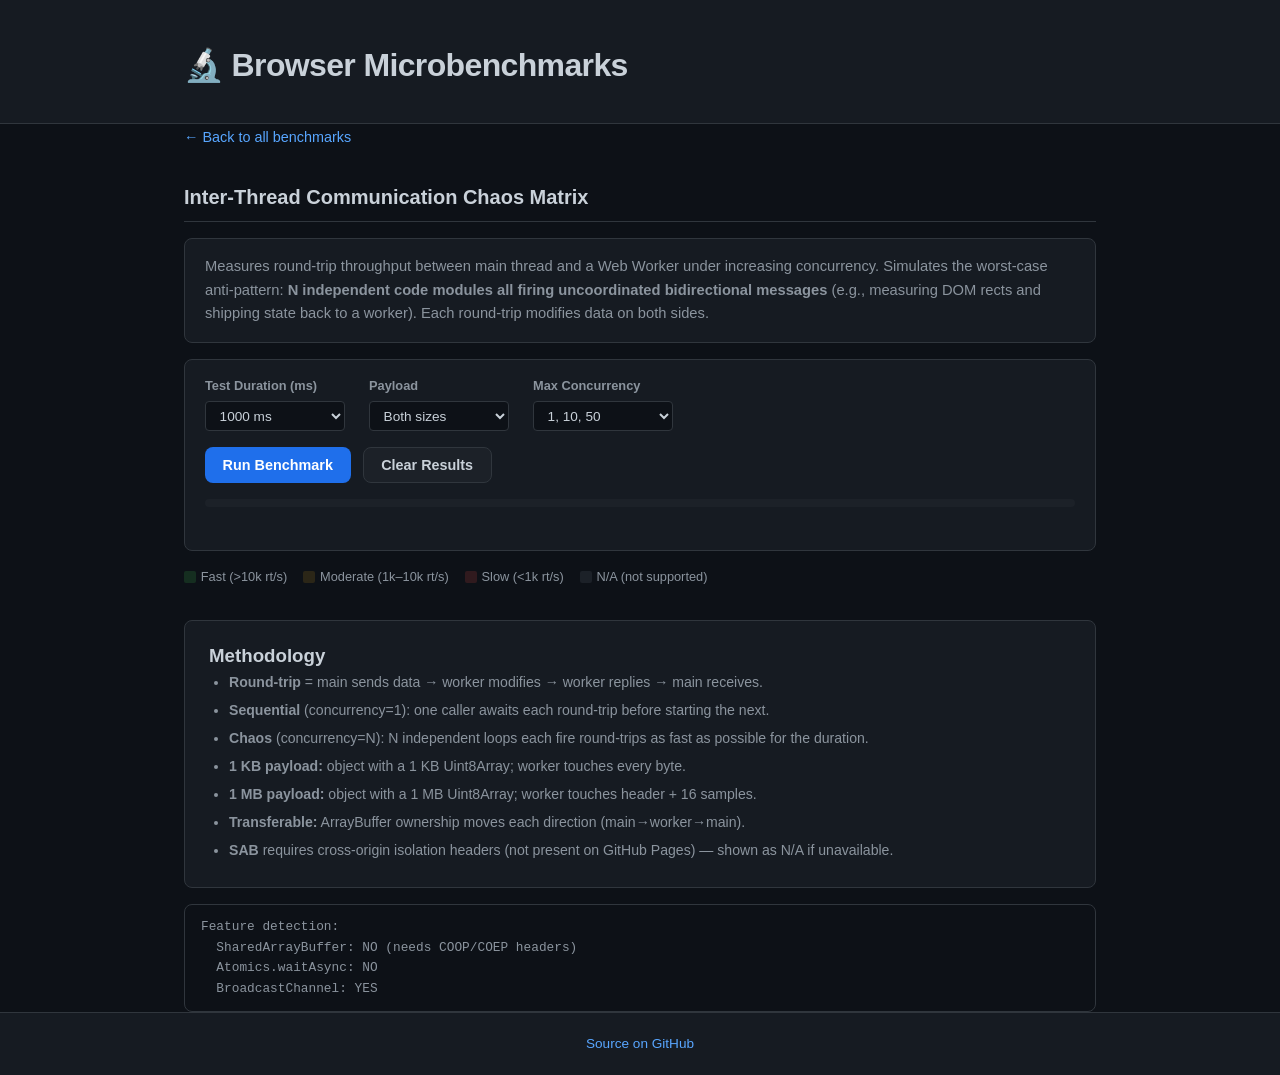
==== benchmarks/inter-thread-communication.html @ 7944c4f8 "Add inter-thread communication chaos matrix benchmark" ====
<!DOCTYPE html>
<html lang="en">
<head>
  <meta charset="UTF-8">
  <meta name="viewport" content="width=device-width, initial-scale=1.0">
  <title>Inter-Thread Communication Chaos Matrix — Browser Microbenchmarks</title>
  <link rel="stylesheet" href="../css/style.css">
  <style>
    .matrix-table { width: 100%; border-collapse: collapse; font-size: 0.85rem; margin: 1rem 0; }
    .matrix-table th, .matrix-table td { padding: 0.5rem 0.6rem; border: 1px solid var(--border); text-align: center; }
    .matrix-table th { background: var(--surface-2); color: var(--text-muted); font-weight: 600; font-size: 0.78rem; text-transform: uppercase; }
    .matrix-table td:first-child, .matrix-table th:first-child { text-align: left; font-weight: 600; }
    .matrix-table .approach-name { color: var(--accent); }
    .matrix-table .size-label { color: var(--text-muted); font-weight: 400; font-size: 0.75rem; display: block; }
    .cell-value { font-family: var(--mono); font-weight: 600; }
    .cell-suffix { font-size: 0.7rem; color: var(--text-muted); }
    .heat-fast { background: rgba(63,185,80,0.18); color: #3fb950; }
    .heat-mid { background: rgba(217,163,25,0.15); color: #d9a319; }
    .heat-slow { background: rgba(248,81,73,0.15); color: #f85149; }
    .heat-na { background: var(--surface-2); color: var(--text-muted); font-style: italic; }
    .controls-group { display: flex; gap: 1.5rem; flex-wrap: wrap; margin-bottom: 1rem; }
    .control { display: flex; flex-direction: column; gap: 0.3rem; }
    .control label { font-size: 0.8rem; color: var(--text-muted); font-weight: 600; }
    .control select { background: var(--bg); border: 1px solid var(--border); color: var(--text); padding: 0.35rem 0.6rem; border-radius: 4px; font-size: 0.85rem; }
    .progress-bar { width: 100%; height: 8px; background: var(--surface-2); border-radius: 4px; overflow: hidden; margin: 0.5rem 0; }
    .progress-fill { height: 100%; background: var(--accent); width: 0%; transition: width 0.2s; }
    .legend { display: flex; gap: 1rem; font-size: 0.8rem; color: var(--text-muted); margin-top: 0.5rem; flex-wrap: wrap; }
    .legend span { display: inline-flex; align-items: center; gap: 0.3rem; }
    .swatch { width: 12px; height: 12px; border-radius: 2px; display: inline-block; }
  </style>
</head>
<body class="benchmark-page">
  <header>
    <div class="container">
      <h1>🔬 Browser Microbenchmarks</h1>
    </div>
  </header>

  <main class="container">
    <a href="../index.html" class="back-link">← Back to all benchmarks</a>
    <h2>Inter-Thread Communication Chaos Matrix</h2>

    <section class="description">
      <p>
        Measures round-trip throughput between main thread and a Web Worker under increasing concurrency.
        Simulates the worst-case anti-pattern: <strong>N independent code modules all firing uncoordinated
        bidirectional messages</strong> (e.g., measuring DOM rects and shipping state back to a worker).
        Each round-trip modifies data on both sides.
      </p>
    </section>

    <section class="config-panel">
      <div class="controls-group">
        <div class="control">
          <label>Test Duration (ms)</label>
          <select id="duration">
            <option value="500">500 ms</option>
            <option value="1000" selected>1000 ms</option>
            <option value="2000">2000 ms</option>
            <option value="3000">3000 ms</option>
          </select>
        </div>
        <div class="control">
          <label>Payload</label>
          <select id="payload-mode">
            <option value="both" selected>Both sizes</option>
            <option value="small">1 KB only</option>
            <option value="large">1 MB only</option>
          </select>
        </div>
        <div class="control">
          <label>Max Concurrency</label>
          <select id="max-concurrency">
            <option value="10">1, 10</option>
            <option value="50" selected>1, 10, 50</option>
            <option value="100">1, 10, 50, 100</option>
          </select>
        </div>
      </div>
      <div class="controls">
        <button id="run-btn" class="btn">Run Benchmark</button>
        <button id="clear-btn" class="btn btn-secondary">Clear Results</button>
      </div>
      <div class="progress-bar"><div id="progress-fill" class="progress-fill"></div></div>
      <div id="status" style="font-size:0.8rem;color:var(--text-muted);min-height:1.2rem;"></div>
    </section>

    <div id="results"></div>

    <div class="legend">
      <span><span class="swatch heat-fast"></span> Fast (&gt;10k rt/s)</span>
      <span><span class="swatch heat-mid"></span> Moderate (1k–10k rt/s)</span>
      <span><span class="swatch heat-slow"></span> Slow (&lt;1k rt/s)</span>
      <span><span class="swatch heat-na"></span> N/A (not supported)</span>
    </div>

    <section class="methodology" style="margin-top:2rem;">
      <h3>Methodology</h3>
      <ul style="margin-left:1.25rem;color:var(--text-muted);font-size:0.88rem;">
        <li><strong>Round-trip</strong> = main sends data → worker modifies → worker replies → main receives.</li>
        <li><strong>Sequential</strong> (concurrency=1): one caller awaits each round-trip before starting the next.</li>
        <li><strong>Chaos</strong> (concurrency=N): N independent loops each fire round-trips as fast as possible for the duration.</li>
        <li><strong>1 KB payload:</strong> object with a 1 KB Uint8Array; worker touches every byte.</li>
        <li><strong>1 MB payload:</strong> object with a 1 MB Uint8Array; worker touches header + 16 samples.</li>
        <li><strong>Transferable:</strong> ArrayBuffer ownership moves each direction (main→worker→main).</li>
        <li><strong>SAB</strong> requires cross-origin isolation headers (not present on GitHub Pages) — shown as N/A if unavailable.</li>
      </ul>
    </section>

    <pre id="log" class="log"></pre>
  </main>

  <footer>
    <div class="container">
      <p><a href="https://github.com/nickcoury/browser-microbenchmarks">Source on GitHub</a></p>
    </div>
  </footer>

<script>
// ===================== Inline Worker =====================
const WORKER_CODE = `
const ports = new Map();
let bc = null;
let sab = null;
let sabMeta = null;
let sabSlotSize = 0;
let sabCount = 0;

self.onmessage = function(e) {
  const d = e.data;
  if (d.cmd === 'init-port') {
    const port = d.port;
    const pid = d.portId;
    ports.set(pid, port);
    port.onmessage = ev => handleRequest(ev.data, port);
    return;
  }
  if (d.cmd === 'init-bc') {
    bc = new BroadcastChannel(d.channel);
    bc.onmessage = ev => handleRequest(ev.data, 'bc');
    return;
  }
  if (d.cmd === 'init-sab') {
    sab = d.sab;
    sabSlotSize = d.slotSize;
    sabCount = d.count;
    return;
  }
  if (d.cmd === 'init-sab-atomics') {
    sab = d.sab;
    sabMeta = new Int32Array(d.meta);
    sabSlotSize = d.slotSize;
    sabCount = d.count;
    startAtomicLoop();
    return;
  }
  if (d.type) handleRequest(d, 'self');
};

function handleRequest(data, replyTarget) {
  const { type, id, payload, offset, size } = data;
  let result = payload;

  if (type === 'structured-clone') {
    if (result && result.buffer) modifyBuffer(result.buffer, size);
    result = { ...result, counter: (result.counter || 0) + 1 };
  } else if (type === 'transferable') {
    modifyBuffer(result, size);
  } else if (type === 'sab-postmessage') {
    if (sab) {
      const view = new Uint8Array(sab, offset, size);
      modifyBuffer(view, size);
    }
  }

  const response = { id, payload: result };
  const transfer = (type === 'transferable' && result instanceof ArrayBuffer) ? [result] : [];

  if (replyTarget === 'bc') bc.postMessage(response);
  else if (replyTarget === 'self') self.postMessage(response, transfer);
  else replyTarget.postMessage(response, transfer);
}

function modifyBuffer(buf, size) {
  const view = (buf instanceof ArrayBuffer) ? new Uint8Array(buf) : buf;
  if (size <= 1024) {
    for (let i = 0; i < view.length; i++) view[i] = (view[i] + 1) % 256;
  } else {
    const step = Math.max(1, Math.floor(view.length / 16));
    for (let i = 0; i < view.length; i += step) view[i] = (view[i] + 1) % 256;
    for (let i = 0; i < Math.min(1024, view.length); i += 64) view[i] = (view[i] + 1) % 256;
  }
}

function startAtomicLoop() {
  (async function loop() {
    while (true) {
      let didWork = false;
      for (let i = 0; i < sabCount; i++) {
        if (Atomics.load(sabMeta, i) === 1) {
          const off = i * sabSlotSize;
          modifyBuffer(new Uint8Array(sab, off, sabSlotSize), sabSlotSize);
          Atomics.store(sabMeta, i + sabCount, 1);
          Atomics.notify(sabMeta, i + sabCount, 1);
          Atomics.store(sabMeta, i, 0);
          didWork = true;
        }
      }
      if (!didWork) await new Promise(r => setTimeout(r, 0));
    }
  })();
}
`;

const workerBlob = new Blob([WORKER_CODE], { type: 'application/javascript' });
const workerUrl = URL.createObjectURL(workerBlob);

// ===================== Feature Detection =====================
const hasSAB = typeof SharedArrayBuffer !== 'undefined';
const hasSABA = hasSAB && typeof Atomics !== 'undefined' && typeof Atomics.waitAsync === 'function';
const hasBC = typeof BroadcastChannel !== 'undefined';

function log(msg) {
  const el = document.getElementById('log');
  el.textContent += msg + '\n';
  el.scrollTop = el.scrollHeight;
  console.log(msg);
}

function setStatus(msg) {
  document.getElementById('status').textContent = msg;
}

function setProgress(pct) {
  document.getElementById('progress-fill').style.width = pct + '%';
}

// ===================== Payload Builders =====================
function makeSmallPayload() {
  return { counter: 0, ts: performance.now(), buffer: new Uint8Array(1024 - 64) };
}
function makeLargePayload() {
  return { counter: 0, ts: performance.now(), meta: { v: 1 }, buffer: new Uint8Array(1024 * 1024 - 64) };
}
function makeSmallBuffer() { return new ArrayBuffer(1024); }
function makeLargeBuffer() { return new ArrayBuffer(1024 * 1024); }
function fillRandom(view) {
  for (let i = 0; i < view.length; i++) view[i] = (i * 7 + 13) % 256;
}

// ===================== Approach Implementations =====================
class Approach {
  constructor(name) { this.name = name; }
  async setup(concurrency, size) { }
  async teardown() { }
  async roundTrip(slotIndex, size) { throw new Error('implement'); }
}

class StructuredClone extends Approach {
  async setup(c, size) {
    this.worker = new Worker(workerUrl);
    this.size = size;
    this.pending = new Map();
    this.worker.onmessage = e => {
      const cb = this.pending.get(e.data.id);
      if (cb) { this.pending.delete(e.data.id); cb(e.data.payload); }
    };
  }
  async teardown() { this.worker.terminate(); }
  roundTrip(slotIndex, size) {
    return new Promise(resolve => {
      const id = ++this._id || (this._id = 1);
      this.pending.set(id, resolve);
      const payload = size <= 1024 ? makeSmallPayload() : makeLargePayload();
      fillRandom(new Uint8Array(payload.buffer));
      this.worker.postMessage({ type: 'structured-clone', id, payload, size });
    });
  }
}

class Transferable extends Approach {
  async setup(c, size) {
    this.worker = new Worker(workerUrl);
    this.size = size;
    this.pending = new Map();
    this.worker.onmessage = e => {
      const cb = this.pending.get(e.data.id);
      if (cb) { this.pending.delete(e.data.id); cb(e.data.payload); }
    };
  }
  async teardown() { this.worker.terminate(); }
  roundTrip(slotIndex, size) {
    return new Promise(resolve => {
      const id = ++this._id || (this._id = 1);
      this.pending.set(id, resolve);
      const payload = size <= 1024 ? makeSmallBuffer() : makeLargeBuffer();
      fillRandom(new Uint8Array(payload));
      this.worker.postMessage({ type: 'transferable', id, payload, size }, [payload]);
    });
  }
}

class MessageChannelApproach extends Approach {
  async setup(c, size) {
    this.worker = new Worker(workerUrl);
    this.size = size;
    this.ports = [];
    this.pending = [];
    for (let i = 0; i < c; i++) {
      const mc = new MessageChannel();
      this.worker.postMessage({ cmd: 'init-port', port: mc.port2, portId: i }, [mc.port2]);
      const pend = new Map();
      this.pending.push(pend);
      mc.port1.onmessage = e => {
        const cb = pend.get(e.data.id);
        if (cb) { pend.delete(e.data.id); cb(e.data.payload); }
      };
      this.ports.push(mc.port1);
    }
  }
  async teardown() { this.worker.terminate(); }
  roundTrip(slotIndex, size) {
    return new Promise(resolve => {
      const port = this.ports[slotIndex % this.ports.length];
      const pend = this.pending[slotIndex % this.pending.length];
      const id = ++this._id || (this._id = 1);
      pend.set(id, resolve);
      if (size <= 1024) {
        const payload = makeSmallPayload();
        fillRandom(new Uint8Array(payload.buffer));
        port.postMessage({ type: 'structured-clone', id, payload, size });
      } else {
        const payload = makeLargePayload();
        fillRandom(new Uint8Array(payload.buffer));
        port.postMessage({ type: 'structured-clone', id, payload, size });
      }
    });
  }
}

class BroadcastChannelApproach extends Approach {
  async setup(c, size) {
    if (!hasBC) return;
    this.channel = 'bmc-' + Math.random().toString(36).slice(2);
    this.worker = new Worker(workerUrl);
    this.worker.postMessage({ cmd: 'init-bc', channel: this.channel });
    this.size = size;
    this.pending = new Map();
    this.bc = new BroadcastChannel(this.channel);
    this.bc.onmessage = e => {
      const cb = this.pending.get(e.data.id);
      if (cb) { this.pending.delete(e.data.id); cb(e.data.payload); }
    };
  }
  async teardown() {
    if (this.bc) this.bc.close();
    if (this.worker) this.worker.terminate();
  }
  roundTrip(slotIndex, size) {
    return new Promise(resolve => {
      const id = ++this._id || (this._id = 1);
      this.pending.set(id, resolve);
      if (size <= 1024) {
        const payload = makeSmallPayload();
        fillRandom(new Uint8Array(payload.buffer));
        this.bc.postMessage({ type: 'structured-clone', id, payload, size });
      } else {
        const payload = makeLargePayload();
        fillRandom(new Uint8Array(payload.buffer));
        this.bc.postMessage({ type: 'structured-clone', id, payload, size });
      }
    });
  }
}

class SABPostMessage extends Approach {
  async setup(c, size) {
    if (!hasSAB) return;
    this.size = size;
    const slotSize = Math.max(size, 1024);
    this.slotSize = slotSize;
    this.sab = new SharedArrayBuffer(slotSize * c + 64);
    this.worker = new Worker(workerUrl);
    this.worker.postMessage({ cmd: 'init-sab', sab: this.sab, slotSize, count: c });
    this.pending = new Map();
    this.worker.onmessage = e => {
      const cb = this.pending.get(e.data.id);
      if (cb) { this.pending.delete(e.data.id); cb(); }
    };
  }
  async teardown() { if (this.worker) this.worker.terminate(); }
  roundTrip(slotIndex, size) {
    return new Promise(resolve => {
      const id = ++this._id || (this._id = 1);
      this.pending.set(id, resolve);
      const offset = slotIndex * this.slotSize;
      const view = new Uint8Array(this.sab, offset, size);
      fillRandom(view);
      this.worker.postMessage({ type: 'sab-postmessage', id, offset, size });
    });
  }
}

class SABAtomics extends Approach {
  async setup(c, size) {
    if (!hasSABA) return;
    this.size = size;
    const slotSize = Math.max(size, 1024);
    this.slotSize = slotSize;
    this.count = c;
    // meta: [status0, status1, ..., resp0, resp1, ...]
    this.sab = new SharedArrayBuffer(slotSize * c + c * 2 * 4 + 64);
    this.meta = new Int32Array(this.sab, slotSize * c, c * 2);
    this.worker = new Worker(workerUrl);
    this.worker.postMessage({ cmd: 'init-sab-atomics', sab: this.sab, meta: this.meta, slotSize, count: c });
  }
  async teardown() { if (this.worker) this.worker.terminate(); }
  async roundTrip(slotIndex, size) {
    const offset = slotIndex * this.slotSize;
    const view = new Uint8Array(this.sab, offset, size);
    fillRandom(view);

    // reset response flag
    Atomics.store(this.meta, slotIndex + this.count, 0);
    // set request flag
    Atomics.store(this.meta, slotIndex, 1);
    Atomics.notify(this.meta, slotIndex, 1);

    // wait for response
    await Atomics.waitAsync(this.meta, slotIndex + this.count, 0).value;
    Atomics.store(this.meta, slotIndex + this.count, 0);
  }
}

// ===================== Benchmark Runner =====================
const APPROACHES = [
  { name: 'Structured Clone', cls: StructuredClone, supported: true },
  { name: 'Transferable', cls: Transferable, supported: true },
  { name: 'MessageChannel', cls: MessageChannelApproach, supported: true },
  { name: 'BroadcastChannel', cls: BroadcastChannelApproach, supported: hasBC },
  { name: 'SAB + postMessage', cls: SABPostMessage, supported: hasSAB },
  { name: 'SAB + Atomics', cls: SABAtomics, supported: hasSABA },
];

async function runChaos(approachInfo, size, concurrency, durationMs) {
  const inst = new approachInfo.cls(approachInfo.name);
  await inst.setup(concurrency, size);

  const start = performance.now();
  let completed = 0;

  const runners = [];
  for (let i = 0; i < concurrency; i++) {
    runners.push((async () => {
      while (performance.now() - start < durationMs) {
        await inst.roundTrip(i, size);
        completed++;
      }
    })());
  }

  await Promise.all(runners);
  const elapsed = performance.now() - start;
  await inst.teardown();

  return {
    approach: approachInfo.name,
    size: size <= 1024 ? '1 KB' : '1 MB',
    concurrency,
    completed,
    rps: completed / (elapsed / 1000),
    latency: elapsed / completed,
  };
}

async function runSuite() {
  const duration = parseInt(document.getElementById('duration').value, 10);
  const payloadMode = document.getElementById('payload-mode').value;
  const maxConc = parseInt(document.getElementById('max-concurrency').value, 10);
  const concurrencies = [1, 10, 50, 100].filter(c => c <= maxConc);
  const sizes = [];
  if (payloadMode === 'both' || payloadMode === 'small') sizes.push(1024);
  if (payloadMode === 'both' || payloadMode === 'large') sizes.push(1024 * 1024);

  const totalTests = APPROACHES.filter(a => a.supported).length * sizes.length * concurrencies.length;
  let done = 0;
  const results = [];

  for (const approach of APPROACHES) {
    if (!approach.supported) continue;
    for (const size of sizes) {
      for (const c of concurrencies) {
        setStatus(`Running: ${approach.name} — ${size <= 1024 ? '1 KB' : '1 MB'} — concurrency ${c}`);
        try {
          const res = await runChaos(approach, size, c, duration);
          results.push(res);
          log(`${res.approach.padEnd(20)} ${res.size} c=${String(c).padStart(3)} → ${Math.round(res.rps).toLocaleString()} rt/s  (${res.latency.toFixed(2)} ms/rt)`);
        } catch (err) {
          log(`ERROR: ${approach.name} ${size} c=${c} — ${err.message}`);
          results.push({ approach: approach.name, size: size <= 1024 ? '1 KB' : '1 MB', concurrency: c, completed: 0, rps: 0, latency: Infinity, error: true });
        }
        done++;
        setProgress((done / totalTests) * 100);
      }
    }
  }

  setStatus(`Complete — ${totalTests} tests finished.`);
  setProgress(100);
  return results;
}

// ===================== Rendering =====================
function formatRps(v) {
  if (v >= 1_000_000) return (v / 1_000_000).toFixed(1) + 'M';
  if (v >= 1_000) return (v / 1_000).toFixed(1) + 'k';
  return v.toFixed(0);
}

function heatClass(rps) {
  if (rps === 0) return 'heat-na';
  if (rps >= 10_000) return 'heat-fast';
  if (rps >= 1_000) return 'heat-mid';
  return 'heat-slow';
}

function renderResults(results) {
  const sizes = [...new Set(results.map(r => r.size))];
  const concurrencies = [...new Set(results.map(r => r.concurrency))].sort((a, b) => a - b);

  let html = '';

  for (const size of sizes) {
    html += `<h3>${size} Payload — Round-trips/sec</h3>`;
    html += '<table class="matrix-table"><thead><tr><th>Approach</th>';
    for (const c of concurrencies) {
      html += `<th>${c === 1 ? 'Sequential' : c + ' concurrent'}</th>`;
    }
    html += '</tr></thead><tbody>';

    for (const approach of APPROACHES) {
      if (!approach.supported) continue;
      const rowResults = results.filter(r => r.approach === approach.name && r.size === size);
      if (!rowResults.length) continue;

      html += `<tr><td><span class="approach-name">${approach.name}</span></td>`;
      for (const c of concurrencies) {
        const r = rowResults.find(x => x.concurrency === c);
        if (!r || r.error) {
          html += '<td class="heat-na">N/A</td>';
        } else {
          const cls = heatClass(r.rps);
          html += `<td class="${cls}"><span class="cell-value">${formatRps(r.rps)}</span><br><span class="cell-suffix">${r.latency.toFixed(2)} ms/rt</span></td>`;
        }
      }
      html += '</tr>';
    }
    html += '</tbody></table>';
  }

  document.getElementById('results').innerHTML = html;
}

// ===================== Event Handlers =====================
document.getElementById('run-btn').addEventListener('click', async () => {
  document.getElementById('run-btn').disabled = true;
  document.getElementById('log').textContent = '';
  document.getElementById('results').innerHTML = '';
  setProgress(0);

  const results = await runSuite();
  renderResults(results);

  document.getElementById('run-btn').disabled = false;
});

document.getElementById('clear-btn').addEventListener('click', () => {
  document.getElementById('results').innerHTML = '';
  document.getElementById('log').textContent = '';
  setProgress(0);
  setStatus('');
});

// Log feature support
log('Feature detection:');
log('  SharedArrayBuffer: ' + (hasSAB ? 'YES' : 'NO (needs COOP/COEP headers)'));
log('  Atomics.waitAsync: ' + (hasSABA ? 'YES' : 'NO'));
log('  BroadcastChannel: ' + (hasBC ? 'YES' : 'NO'));
</script>
</body>
</html>
---- css/style.css ----
:root {
  --bg: #0d1117;
  --surface: #161b22;
  --surface-2: #1c2128;
  --border: #30363d;
  --text: #c9d1d9;
  --text-muted: #8b949e;
  --accent: #58a6ff;
  --accent-dim: #1f6feb;
  --success: #3fb950;
  --warning: #d29922;
  --danger: #f85149;
  --radius: 8px;
  --font: -apple-system, BlinkMacSystemFont, "Segoe UI", Roboto, Helvetica, Arial, sans-serif;
  --mono: "SFMono-Regular", Consolas, "Liberation Mono", Menlo, Courier, monospace;
}

* { box-sizing: border-box; margin: 0; padding: 0; }

body {
  background: var(--bg);
  color: var(--text);
  font-family: var(--font);
  line-height: 1.6;
  min-height: 100vh;
  display: flex;
  flex-direction: column;
}

.container {
  max-width: 960px;
  margin: 0 auto;
  padding: 0 1.5rem;
}

header {
  background: var(--surface);
  border-bottom: 1px solid var(--border);
  padding: 2.5rem 0 2rem;
}

header h1 {
  font-size: 2rem;
  font-weight: 700;
  letter-spacing: -0.02em;
}

header p {
  color: var(--text-muted);
  margin-top: 0.25rem;
  font-size: 1.1rem;
}

main {
  flex: 1;
  padding: 2rem 0;
}

.intro {
  background: var(--surface);
  border: 1px solid var(--border);
  border-radius: var(--radius);
  padding: 1.25rem 1.5rem;
  margin-bottom: 2rem;
  font-size: 0.95rem;
}

.intro p { color: var(--text-muted); }

h2 {
  font-size: 1.25rem;
  margin-bottom: 1rem;
  border-bottom: 1px solid var(--border);
  padding-bottom: 0.5rem;
}

.benchmarks-grid {
  display: grid;
  grid-template-columns: repeat(auto-fill, minmax(280px, 1fr));
  gap: 1rem;
  margin-bottom: 2rem;
}

.benchmark-card {
  background: var(--surface);
  border: 1px solid var(--border);
  border-radius: var(--radius);
  padding: 1.25rem;
  text-decoration: none;
  color: inherit;
  transition: border-color 0.15s, transform 0.1s;
  display: flex;
  flex-direction: column;
}

.benchmark-card:hover {
  border-color: var(--accent);
  transform: translateY(-2px);
}

.benchmark-card.template {
  border-style: dashed;
  opacity: 0.8;
}

.benchmark-card.template:hover { opacity: 1; }

.benchmark-card h3 {
  font-size: 1.05rem;
  margin-bottom: 0.5rem;
  color: var(--accent);
}

.benchmark-card p {
  color: var(--text-muted);
  font-size: 0.88rem;
  flex: 1;
}

.status {
  display: inline-block;
  font-size: 0.7rem;
  font-weight: 600;
  text-transform: uppercase;
  letter-spacing: 0.05em;
  padding: 0.2rem 0.5rem;
  border-radius: 999px;
  margin-top: 0.75rem;
  align-self: flex-start;
}

.status.ready { background: rgba(63,185,80,0.15); color: var(--success); }
.status.template { background: rgba(88,166,255,0.15); color: var(--accent); }

.methodology {
  background: var(--surface);
  border: 1px solid var(--border);
  border-radius: var(--radius);
  padding: 1.25rem 1.5rem;
}

.methodology ul {
  margin-left: 1.25rem;
  color: var(--text-muted);
  font-size: 0.9rem;
}

.methodology li { margin-bottom: 0.35rem; }

.methodology code {
  background: var(--bg);
  padding: 0.15rem 0.4rem;
  border-radius: 4px;
  font-family: var(--mono);
  font-size: 0.85em;
  color: var(--text);
}

/* ===== Benchmark page styles ===== */

.benchmark-page h2 { margin-top: 1.5rem; }

.controls {
  display: flex;
  gap: 0.75rem;
  margin: 1rem 0;
  flex-wrap: wrap;
}

.btn {
  background: var(--accent-dim);
  color: #fff;
  border: none;
  padding: 0.55rem 1.1rem;
  border-radius: var(--radius);
  font-size: 0.9rem;
  font-weight: 600;
  cursor: pointer;
  transition: background 0.15s;
}

.btn:hover { background: var(--accent); }

.btn:disabled { opacity: 0.5; cursor: not-allowed; }

.btn-secondary {
  background: var(--surface-2);
  border: 1px solid var(--border);
  color: var(--text);
}

.btn-secondary:hover { background: var(--border); }

.results-table {
  width: 100%;
  border-collapse: collapse;
  margin: 1rem 0;
  font-size: 0.9rem;
}

.results-table th,
.results-table td {
  padding: 0.6rem 0.75rem;
  text-align: left;
  border-bottom: 1px solid var(--border);
}

.results-table th {
  color: var(--text-muted);
  font-weight: 600;
  font-size: 0.8rem;
  text-transform: uppercase;
  letter-spacing: 0.04em;
}

.results-table .rank { width: 40px; text-align: center; }
.results-table .ops { text-align: right; font-family: var(--mono); }
.results-table .relative { text-align: right; font-family: var(--mono); }
.results-table .bar-cell { width: 40%; padding: 0; }

.bar-bg {
  background: var(--bg);
  height: 22px;
  border-radius: 4px;
  overflow: hidden;
  margin: 4px 0;
}

.bar-fill {
  height: 100%;
  background: linear-gradient(90deg, var(--accent-dim), var(--accent));
  border-radius: 4px;
  transition: width 0.4s ease;
  min-width: 2px;
}

.chart-container {
  background: var(--surface);
  border: 1px solid var(--border);
  border-radius: var(--radius);
  padding: 1rem;
  margin: 1rem 0;
  min-height: 200px;
}

.config-panel {
  background: var(--surface);
  border: 1px solid var(--border);
  border-radius: var(--radius);
  padding: 1rem 1.25rem;
  margin: 1rem 0;
}

.config-panel label {
  display: inline-block;
  min-width: 140px;
  color: var(--text-muted);
  font-size: 0.9rem;
}

.config-panel input[type="number"] {
  background: var(--bg);
  border: 1px solid var(--border);
  color: var(--text);
  padding: 0.35rem 0.6rem;
  border-radius: 4px;
  font-family: var(--mono);
  font-size: 0.9rem;
  width: 100px;
}

.config-row { margin-bottom: 0.6rem; }

.log {
  background: var(--bg);
  border: 1px solid var(--border);
  border-radius: var(--radius);
  padding: 0.75rem 1rem;
  font-family: var(--mono);
  font-size: 0.8rem;
  color: var(--text-muted);
  max-height: 200px;
  overflow-y: auto;
  white-space: pre-wrap;
  margin-top: 1rem;
}

.description {
  background: var(--surface);
  border: 1px solid var(--border);
  border-radius: var(--radius);
  padding: 1rem 1.25rem;
  margin-bottom: 1rem;
}

.description p { color: var(--text-muted); font-size: 0.92rem; }

.back-link {
  display: inline-flex;
  align-items: center;
  gap: 0.4rem;
  color: var(--accent);
  text-decoration: none;
  font-size: 0.9rem;
  margin-bottom: 0.5rem;
}

.back-link:hover { text-decoration: underline; }

footer {
  background: var(--surface);
  border-top: 1px solid var(--border);
  padding: 1.25rem 0;
  text-align: center;
  font-size: 0.85rem;
  color: var(--text-muted);
}

footer a { color: var(--accent); text-decoration: none; }

@media (max-width: 600px) {
  .benchmarks-grid { grid-template-columns: 1fr; }
  .results-table .bar-cell { display: none; }
}
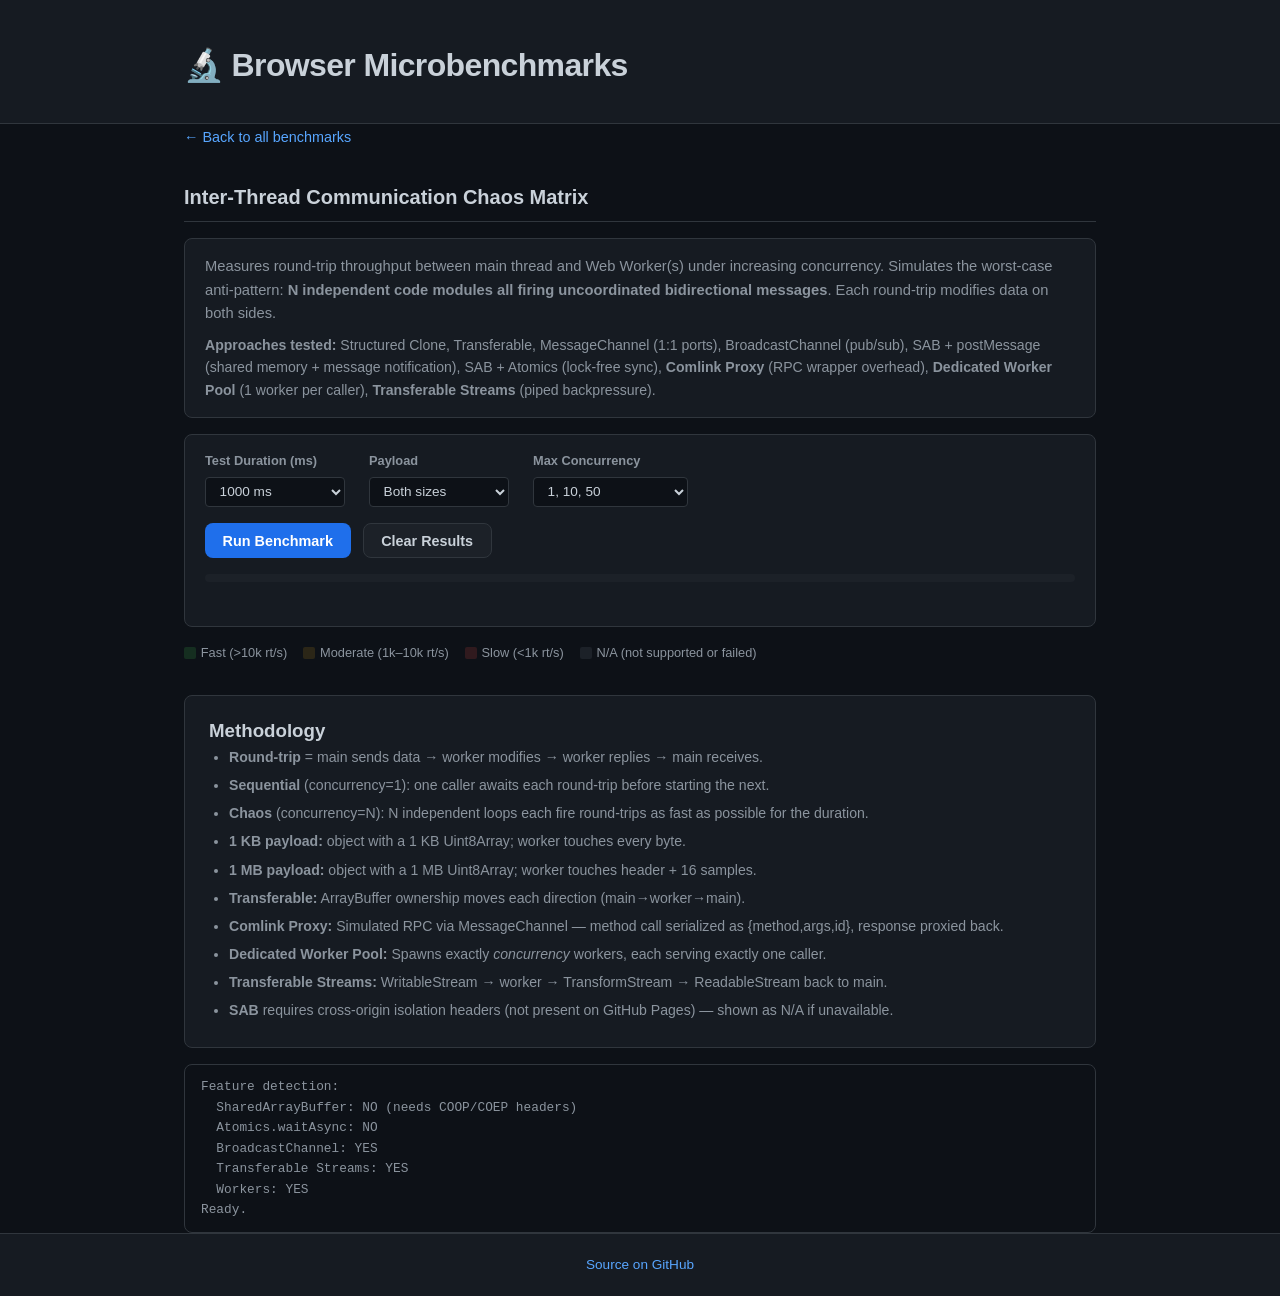
==== commit 6f774aba: "Add Comlink proxy, dedicated worker pool, and transferable streams approaches to chaos matrix" ====
--- a/benchmarks/inter-thread-communication.html
+++ b/benchmarks/inter-thread-communication.html
@@ -6,14 +6,13 @@
   <title>Inter-Thread Communication Chaos Matrix — Browser Microbenchmarks</title>
   <link rel="stylesheet" href="../css/style.css">
   <style>
-    .matrix-table { width: 100%; border-collapse: collapse; font-size: 0.85rem; margin: 1rem 0; }
-    .matrix-table th, .matrix-table td { padding: 0.5rem 0.6rem; border: 1px solid var(--border); text-align: center; }
-    .matrix-table th { background: var(--surface-2); color: var(--text-muted); font-weight: 600; font-size: 0.78rem; text-transform: uppercase; }
+    .matrix-table { width: 100%; border-collapse: collapse; font-size: 0.82rem; margin: 1rem 0; }
+    .matrix-table th, .matrix-table td { padding: 0.45rem 0.5rem; border: 1px solid var(--border); text-align: center; }
+    .matrix-table th { background: var(--surface-2); color: var(--text-muted); font-weight: 600; font-size: 0.75rem; text-transform: uppercase; }
     .matrix-table td:first-child, .matrix-table th:first-child { text-align: left; font-weight: 600; }
     .matrix-table .approach-name { color: var(--accent); }
-    .matrix-table .size-label { color: var(--text-muted); font-weight: 400; font-size: 0.75rem; display: block; }
     .cell-value { font-family: var(--mono); font-weight: 600; }
-    .cell-suffix { font-size: 0.7rem; color: var(--text-muted); }
+    .cell-suffix { font-size: 0.68rem; color: var(--text-muted); }
     .heat-fast { background: rgba(63,185,80,0.18); color: #3fb950; }
     .heat-mid { background: rgba(217,163,25,0.15); color: #d9a319; }
     .heat-slow { background: rgba(248,81,73,0.15); color: #f85149; }
@@ -21,7 +20,7 @@
     .controls-group { display: flex; gap: 1.5rem; flex-wrap: wrap; margin-bottom: 1rem; }
     .control { display: flex; flex-direction: column; gap: 0.3rem; }
     .control label { font-size: 0.8rem; color: var(--text-muted); font-weight: 600; }
-    .control select { background: var(--bg); border: 1px solid var(--border); color: var(--text); padding: 0.35rem 0.6rem; border-radius: 4px; font-size: 0.85rem; }
+    .control select, .control input { background: var(--bg); border: 1px solid var(--border); color: var(--text); padding: 0.35rem 0.6rem; border-radius: 4px; font-size: 0.85rem; }
     .progress-bar { width: 100%; height: 8px; background: var(--surface-2); border-radius: 4px; overflow: hidden; margin: 0.5rem 0; }
     .progress-fill { height: 100%; background: var(--accent); width: 0%; transition: width 0.2s; }
     .legend { display: flex; gap: 1rem; font-size: 0.8rem; color: var(--text-muted); margin-top: 0.5rem; flex-wrap: wrap; }
@@ -42,10 +41,15 @@
 
     <section class="description">
       <p>
-        Measures round-trip throughput between main thread and a Web Worker under increasing concurrency.
+        Measures round-trip throughput between main thread and Web Worker(s) under increasing concurrency.
         Simulates the worst-case anti-pattern: <strong>N independent code modules all firing uncoordinated
-        bidirectional messages</strong> (e.g., measuring DOM rects and shipping state back to a worker).
-        Each round-trip modifies data on both sides.
+        bidirectional messages</strong>. Each round-trip modifies data on both sides.
+      </p>
+      <p style="margin-top:0.5rem;color:var(--text-muted);font-size:0.88rem;">
+        <strong>Approaches tested:</strong> Structured Clone, Transferable, MessageChannel (1:1 ports),
+        BroadcastChannel (pub/sub), SAB + postMessage (shared memory + message notification),
+        SAB + Atomics (lock-free sync), <strong>Comlink Proxy</strong> (RPC wrapper overhead),
+        <strong>Dedicated Worker Pool</strong> (1 worker per caller), <strong>Transferable Streams</strong> (piped backpressure).
       </p>
     </section>
 
@@ -74,6 +78,7 @@
             <option value="10">1, 10</option>
             <option value="50" selected>1, 10, 50</option>
             <option value="100">1, 10, 50, 100</option>
+            <option value="200">1, 10, 50, 100, 200</option>
           </select>
         </div>
       </div>
@@ -91,7 +96,7 @@
       <span><span class="swatch heat-fast"></span> Fast (&gt;10k rt/s)</span>
       <span><span class="swatch heat-mid"></span> Moderate (1k–10k rt/s)</span>
       <span><span class="swatch heat-slow"></span> Slow (&lt;1k rt/s)</span>
-      <span><span class="swatch heat-na"></span> N/A (not supported)</span>
+      <span><span class="swatch heat-na"></span> N/A (not supported or failed)</span>
     </div>
 
     <section class="methodology" style="margin-top:2rem;">
@@ -103,6 +108,9 @@
         <li><strong>1 KB payload:</strong> object with a 1 KB Uint8Array; worker touches every byte.</li>
         <li><strong>1 MB payload:</strong> object with a 1 MB Uint8Array; worker touches header + 16 samples.</li>
         <li><strong>Transferable:</strong> ArrayBuffer ownership moves each direction (main→worker→main).</li>
+        <li><strong>Comlink Proxy:</strong> Simulated RPC via MessageChannel — method call serialized as {method,args,id}, response proxied back.</li>
+        <li><strong>Dedicated Worker Pool:</strong> Spawns exactly <em>concurrency</em> workers, each serving exactly one caller.</li>
+        <li><strong>Transferable Streams:</strong> WritableStream → worker → TransformStream → ReadableStream back to main.</li>
         <li><strong>SAB</strong> requires cross-origin isolation headers (not present on GitHub Pages) — shown as N/A if unavailable.</li>
       </ul>
     </section>
@@ -126,8 +134,25 @@
 let sabSlotSize = 0;
 let sabCount = 0;
 
+// For Comlink proxy simulation
+const api = {
+  process(data, size) {
+    let result = data;
+    if (result && result.buffer) modifyBuffer(result.buffer, size);
+    if (result instanceof ArrayBuffer) modifyBuffer(result, size);
+    return result;
+  }
+};
+
+// For Transferable Streams
+let streamWriter = null;
+let streamReader = null;
+let streamCtrl = null;
+
 self.onmessage = function(e) {
   const d = e.data;
+  if (!d) return;
+
   if (d.cmd === 'init-port') {
     const port = d.port;
     const pid = d.portId;
@@ -152,6 +177,15 @@
     sabSlotSize = d.slotSize;
     sabCount = d.count;
     startAtomicLoop();
+    return;
+  }
+  if (d.cmd === 'init-stream') {
+    initStreams(d.writable, d.readableBack);
+    return;
+  }
+  if (d.cmd === 'init-comlink-port') {
+    const port = d.port;
+    port.onmessage = ev => handleComlink(ev.data, port);
     return;
   }
   if (d.type) handleRequest(d, 'self');
@@ -179,6 +213,14 @@
   if (replyTarget === 'bc') bc.postMessage(response);
   else if (replyTarget === 'self') self.postMessage(response, transfer);
   else replyTarget.postMessage(response, transfer);
+}
+
+function handleComlink(data, port) {
+  const { id, method, args, size } = data;
+  const fn = api[method];
+  let result = fn ? fn.apply(api, args) : null;
+  const transfer = (result instanceof ArrayBuffer) ? [result] : [];
+  port.postMessage({ id, result }, transfer);
 }
 
 function modifyBuffer(buf, size) {
@@ -210,6 +252,24 @@
     }
   })();
 }
+
+// Transferable Streams: worker reads from main's writable, writes response to transform stream
+async function initStreams(writableFromMain, readableBackToMain) {
+  const reader = writableFromMain.getReader();
+  const writer = readableBackToMain.getWriter();
+  streamReader = reader;
+  streamWriter = writer;
+
+  while (true) {
+    const { done, value } = await reader.read();
+    if (done) break;
+    const { id, payload, size } = value;
+    let result = payload;
+    if (result && result.buffer) modifyBuffer(result.buffer, size);
+    await writer.write({ id, payload: result });
+  }
+  await writer.close();
+}
 `;
 
 const workerBlob = new Blob([WORKER_CODE], { type: 'application/javascript' });
@@ -219,6 +279,7 @@
 const hasSAB = typeof SharedArrayBuffer !== 'undefined';
 const hasSABA = hasSAB && typeof Atomics !== 'undefined' && typeof Atomics.waitAsync === 'function';
 const hasBC = typeof BroadcastChannel !== 'undefined';
+const hasStreams = typeof ReadableStream !== 'undefined' && typeof WritableStream !== 'undefined' && typeof TransformStream !== 'undefined';
 
 function log(msg) {
   const el = document.getElementById('log');
@@ -236,11 +297,12 @@
 }
 
 // ===================== Payload Builders =====================
+let counter = 0;
 function makeSmallPayload() {
-  return { counter: 0, ts: performance.now(), buffer: new Uint8Array(1024 - 64) };
+  return { counter: ++counter, ts: performance.now(), buffer: new Uint8Array(1024 - 64) };
 }
 function makeLargePayload() {
-  return { counter: 0, ts: performance.now(), meta: { v: 1 }, buffer: new Uint8Array(1024 * 1024 - 64) };
+  return { counter: ++counter, ts: performance.now(), meta: { v: 1 }, buffer: new Uint8Array(1024 * 1024 - 64) };
 }
 function makeSmallBuffer() { return new ArrayBuffer(1024); }
 function makeLargeBuffer() { return new ArrayBuffer(1024 * 1024); }
@@ -325,22 +387,15 @@
       const pend = this.pending[slotIndex % this.pending.length];
       const id = ++this._id || (this._id = 1);
       pend.set(id, resolve);
-      if (size <= 1024) {
-        const payload = makeSmallPayload();
-        fillRandom(new Uint8Array(payload.buffer));
-        port.postMessage({ type: 'structured-clone', id, payload, size });
-      } else {
-        const payload = makeLargePayload();
-        fillRandom(new Uint8Array(payload.buffer));
-        port.postMessage({ type: 'structured-clone', id, payload, size });
-      }
+      const payload = size <= 1024 ? makeSmallPayload() : makeLargePayload();
+      fillRandom(new Uint8Array(payload.buffer));
+      port.postMessage({ type: 'structured-clone', id, payload, size });
     });
   }
 }
 
 class BroadcastChannelApproach extends Approach {
   async setup(c, size) {
-    if (!hasBC) return;
     this.channel = 'bmc-' + Math.random().toString(36).slice(2);
     this.worker = new Worker(workerUrl);
     this.worker.postMessage({ cmd: 'init-bc', channel: this.channel });
@@ -360,15 +415,9 @@
     return new Promise(resolve => {
       const id = ++this._id || (this._id = 1);
       this.pending.set(id, resolve);
-      if (size <= 1024) {
-        const payload = makeSmallPayload();
-        fillRandom(new Uint8Array(payload.buffer));
-        this.bc.postMessage({ type: 'structured-clone', id, payload, size });
-      } else {
-        const payload = makeLargePayload();
-        fillRandom(new Uint8Array(payload.buffer));
-        this.bc.postMessage({ type: 'structured-clone', id, payload, size });
-      }
+      const payload = size <= 1024 ? makeSmallPayload() : makeLargePayload();
+      fillRandom(new Uint8Array(payload.buffer));
+      this.bc.postMessage({ type: 'structured-clone', id, payload, size });
     });
   }
 }
@@ -408,7 +457,6 @@
     const slotSize = Math.max(size, 1024);
     this.slotSize = slotSize;
     this.count = c;
-    // meta: [status0, status1, ..., resp0, resp1, ...]
     this.sab = new SharedArrayBuffer(slotSize * c + c * 2 * 4 + 64);
     this.meta = new Int32Array(this.sab, slotSize * c, c * 2);
     this.worker = new Worker(workerUrl);
@@ -420,15 +468,137 @@
     const view = new Uint8Array(this.sab, offset, size);
     fillRandom(view);
 
-    // reset response flag
     Atomics.store(this.meta, slotIndex + this.count, 0);
-    // set request flag
     Atomics.store(this.meta, slotIndex, 1);
     Atomics.notify(this.meta, slotIndex, 1);
 
-    // wait for response
-    await Atomics.waitAsync(this.meta, slotIndex + this.count, 0).value;
+    const res = Atomics.waitAsync(this.meta, slotIndex + this.count, 0);
+    if (res.async) await res.value;
     Atomics.store(this.meta, slotIndex + this.count, 0);
+  }
+}
+
+// ===================== NEW: Comlink Proxy Simulation =====================
+class ComlinkProxy extends Approach {
+  async setup(c, size) {
+    this.worker = new Worker(workerUrl);
+    this.size = size;
+    this.ports = [];
+    this.pending = [];
+    for (let i = 0; i < c; i++) {
+      const mc = new MessageChannel();
+      this.worker.postMessage({ cmd: 'init-comlink-port', port: mc.port2 }, [mc.port2]);
+      const pend = new Map();
+      this.pending.push(pend);
+      mc.port1.onmessage = e => {
+        const cb = pend.get(e.data.id);
+        if (cb) { pend.delete(e.data.id); cb(e.data.result); }
+      };
+      this.ports.push(mc.port1);
+    }
+  }
+  async teardown() { this.worker.terminate(); }
+  roundTrip(slotIndex, size) {
+    return new Promise(resolve => {
+      const port = this.ports[slotIndex % this.ports.length];
+      const pend = this.pending[slotIndex % this.pending.length];
+      const id = ++this._id || (this._id = 1);
+      pend.set(id, resolve);
+      const payload = size <= 1024 ? makeSmallPayload() : makeLargePayload();
+      fillRandom(new Uint8Array(payload.buffer));
+      // Comlink serializes as {id, method, args}
+      port.postMessage({ id, method: 'process', args: [payload, size] });
+    });
+  }
+}
+
+// ===================== NEW: Dedicated Worker Pool =====================
+class DedicatedWorkerPool extends Approach {
+  async setup(c, size) {
+    this.size = size;
+    this.workers = [];
+    this.pending = [];
+    for (let i = 0; i < c; i++) {
+      const worker = new Worker(workerUrl);
+      const pend = new Map();
+      this.pending.push(pend);
+      worker.onmessage = e => {
+        const cb = pend.get(e.data.id);
+        if (cb) { pend.delete(e.data.id); cb(e.data.payload); }
+      };
+      this.workers.push(worker);
+    }
+  }
+  async teardown() {
+    for (const w of this.workers) w.terminate();
+  }
+  roundTrip(slotIndex, size) {
+    return new Promise(resolve => {
+      const worker = this.workers[slotIndex % this.workers.length];
+      const pend = this.pending[slotIndex % this.pending.length];
+      const id = ++this._id || (this._id = 1);
+      pend.set(id, resolve);
+      const payload = size <= 1024 ? makeSmallPayload() : makeLargePayload();
+      fillRandom(new Uint8Array(payload.buffer));
+      worker.postMessage({ type: 'structured-clone', id, payload, size });
+    });
+  }
+}
+
+// ===================== NEW: Transferable Streams =====================
+class TransferableStreams extends Approach {
+  async setup(c, size) {
+    if (!hasStreams) return;
+    this.size = size;
+    this.worker = new Worker(workerUrl);
+    this.pending = new Map();
+
+    // Create transform streams for bidirectional communication
+    const mainToWorker = new TransformStream();
+    const workerToMain = new TransformStream();
+
+    this.writer = mainToWorker.writable.getWriter();
+    this.reader = workerToMain.readable.getReader();
+
+    // Transfer the readable end of main->worker and writable end of worker->main
+    this.worker.postMessage({
+      cmd: 'init-stream',
+      writable: mainToWorker.readable,
+      readableBack: workerToMain.writable
+    }, [mainToWorker.readable, workerToMain.writable]);
+
+    // Collect responses
+    this._collecting = true;
+    this._collectLoop();
+  }
+
+  async _collectLoop() {
+    while (this._collecting) {
+      try {
+        const { done, value } = await this.reader.read();
+        if (done) break;
+        const cb = this.pending.get(value.id);
+        if (cb) { this.pending.delete(value.id); cb(value.payload); }
+      } catch (e) { break; }
+    }
+  }
+
+  async teardown() {
+    this._collecting = false;
+    try { await this.writer.close(); } catch (e) {}
+    try { await this.reader.cancel(); } catch (e) {}
+    this.worker.terminate();
+  }
+
+  async roundTrip(slotIndex, size) {
+    const id = ++this._id || (this._id = 1);
+    const payload = size <= 1024 ? makeSmallPayload() : makeLargePayload();
+    fillRandom(new Uint8Array(payload.buffer));
+
+    return new Promise(resolve => {
+      this.pending.set(id, resolve);
+      this.writer.write({ id, payload, size });
+    });
   }
 }
 
@@ -440,6 +610,9 @@
   { name: 'BroadcastChannel', cls: BroadcastChannelApproach, supported: hasBC },
   { name: 'SAB + postMessage', cls: SABPostMessage, supported: hasSAB },
   { name: 'SAB + Atomics', cls: SABAtomics, supported: hasSABA },
+  { name: 'Comlink Proxy', cls: ComlinkProxy, supported: true },
+  { name: 'Dedicated Worker Pool', cls: DedicatedWorkerPool, supported: true },
+  { name: 'Transferable Streams', cls: TransferableStreams, supported: hasStreams },
 ];
 
 async function runChaos(approachInfo, size, concurrency, durationMs) {
@@ -448,8 +621,8 @@
 
   const start = performance.now();
   let completed = 0;
-
   const runners = [];
+
   for (let i = 0; i < concurrency; i++) {
     runners.push((async () => {
       while (performance.now() - start < durationMs) {
@@ -477,7 +650,7 @@
   const duration = parseInt(document.getElementById('duration').value, 10);
   const payloadMode = document.getElementById('payload-mode').value;
   const maxConc = parseInt(document.getElementById('max-concurrency').value, 10);
-  const concurrencies = [1, 10, 50, 100].filter(c => c <= maxConc);
+  const concurrencies = [1, 10, 50, 100, 200].filter(c => c <= maxConc);
   const sizes = [];
   if (payloadMode === 'both' || payloadMode === 'small') sizes.push(1024);
   if (payloadMode === 'both' || payloadMode === 'large') sizes.push(1024 * 1024);
@@ -494,7 +667,7 @@
         try {
           const res = await runChaos(approach, size, c, duration);
           results.push(res);
-          log(`${res.approach.padEnd(20)} ${res.size} c=${String(c).padStart(3)} → ${Math.round(res.rps).toLocaleString()} rt/s  (${res.latency.toFixed(2)} ms/rt)`);
+          log(`${res.approach.padEnd(22)} ${res.size} c=${String(c).padStart(3)} → ${Math.round(res.rps).toLocaleString()} rt/s  (${res.latency.toFixed(2)} ms/rt)`);
         } catch (err) {
           log(`ERROR: ${approach.name} ${size} c=${c} — ${err.message}`);
           results.push({ approach: approach.name, size: size <= 1024 ? '1 KB' : '1 MB', concurrency: c, completed: 0, rps: 0, latency: Infinity, error: true });
@@ -586,6 +759,9 @@
 log('  SharedArrayBuffer: ' + (hasSAB ? 'YES' : 'NO (needs COOP/COEP headers)'));
 log('  Atomics.waitAsync: ' + (hasSABA ? 'YES' : 'NO'));
 log('  BroadcastChannel: ' + (hasBC ? 'YES' : 'NO'));
+log('  Transferable Streams: ' + (hasStreams ? 'YES' : 'NO'));
+log('  Workers: ' + (typeof Worker !== 'undefined' ? 'YES' : 'NO'));
+log('Ready.');
 </script>
 </body>
 </html>
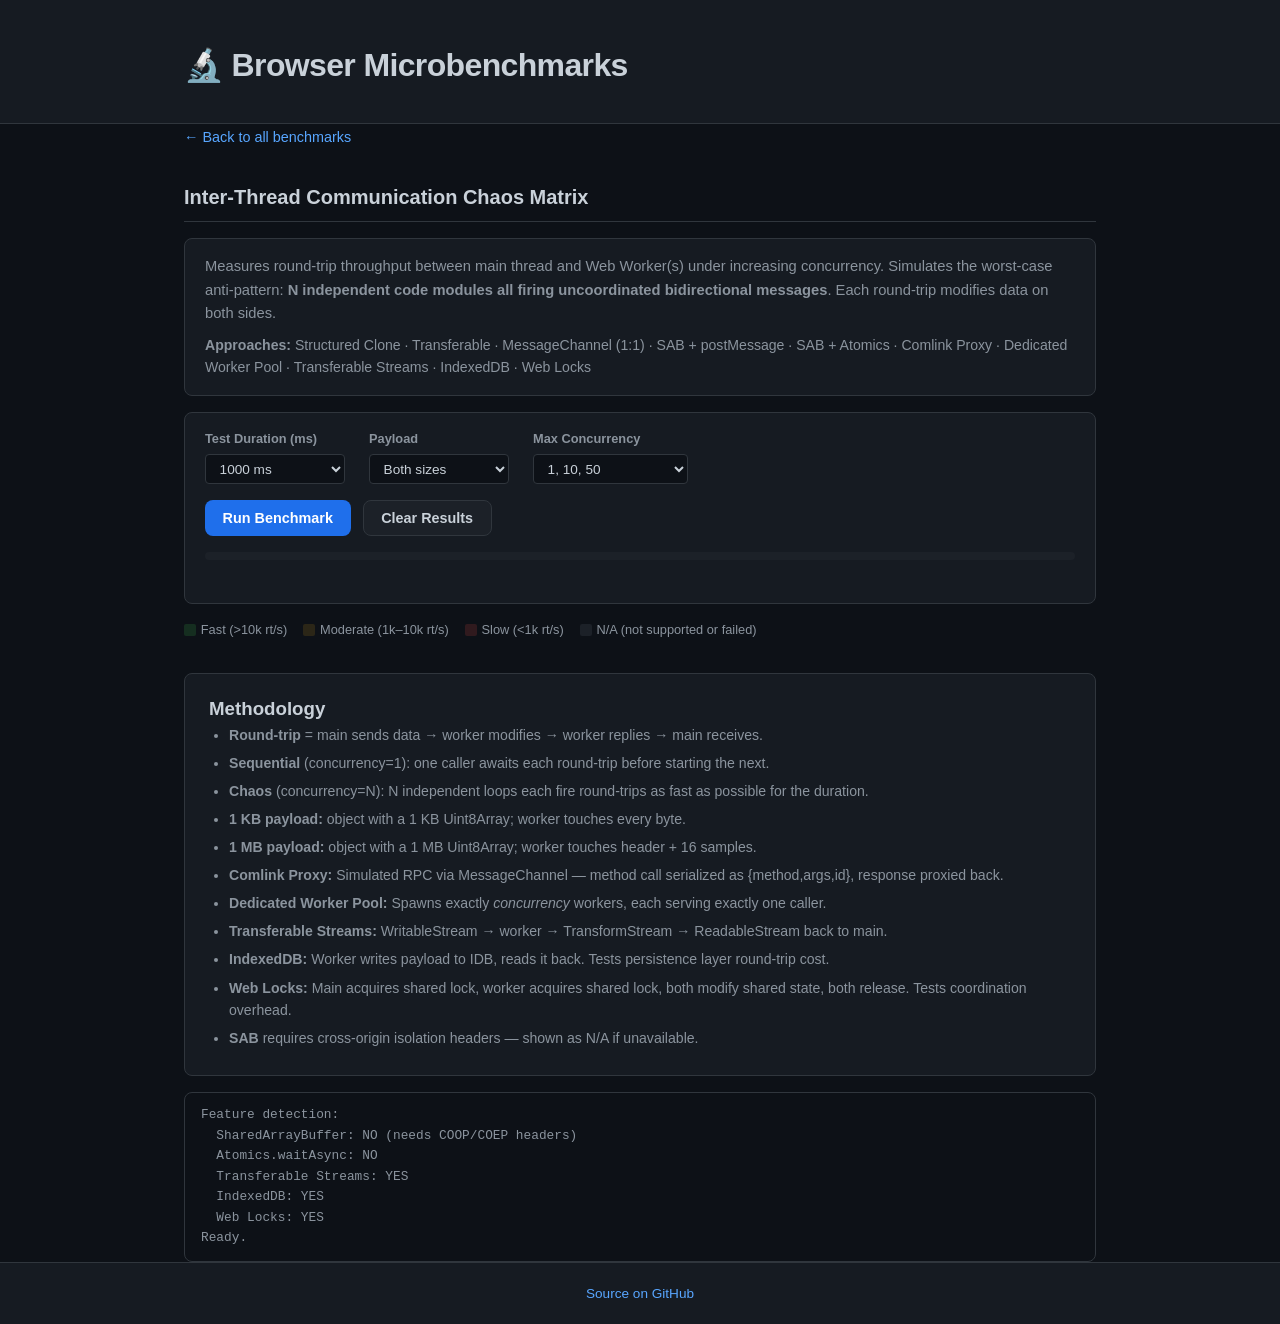
==== commit 4b49177a: "Fix BroadcastChannel infinite loop, replace with IndexedDB and Web Locks approaches" ====
--- a/benchmarks/inter-thread-communication.html
+++ b/benchmarks/inter-thread-communication.html
@@ -46,10 +46,9 @@
         bidirectional messages</strong>. Each round-trip modifies data on both sides.
       </p>
       <p style="margin-top:0.5rem;color:var(--text-muted);font-size:0.88rem;">
-        <strong>Approaches tested:</strong> Structured Clone, Transferable, MessageChannel (1:1 ports),
-        BroadcastChannel (pub/sub), SAB + postMessage (shared memory + message notification),
-        SAB + Atomics (lock-free sync), <strong>Comlink Proxy</strong> (RPC wrapper overhead),
-        <strong>Dedicated Worker Pool</strong> (1 worker per caller), <strong>Transferable Streams</strong> (piped backpressure).
+        <strong>Approaches:</strong> Structured Clone · Transferable · MessageChannel (1:1) ·
+        SAB + postMessage · SAB + Atomics · Comlink Proxy · Dedicated Worker Pool · Transferable Streams ·
+        IndexedDB · Web Locks
       </p>
     </section>
 
@@ -107,11 +106,12 @@
         <li><strong>Chaos</strong> (concurrency=N): N independent loops each fire round-trips as fast as possible for the duration.</li>
         <li><strong>1 KB payload:</strong> object with a 1 KB Uint8Array; worker touches every byte.</li>
         <li><strong>1 MB payload:</strong> object with a 1 MB Uint8Array; worker touches header + 16 samples.</li>
-        <li><strong>Transferable:</strong> ArrayBuffer ownership moves each direction (main→worker→main).</li>
         <li><strong>Comlink Proxy:</strong> Simulated RPC via MessageChannel — method call serialized as {method,args,id}, response proxied back.</li>
         <li><strong>Dedicated Worker Pool:</strong> Spawns exactly <em>concurrency</em> workers, each serving exactly one caller.</li>
         <li><strong>Transferable Streams:</strong> WritableStream → worker → TransformStream → ReadableStream back to main.</li>
-        <li><strong>SAB</strong> requires cross-origin isolation headers (not present on GitHub Pages) — shown as N/A if unavailable.</li>
+        <li><strong>IndexedDB:</strong> Worker writes payload to IDB, reads it back. Tests persistence layer round-trip cost.</li>
+        <li><strong>Web Locks:</strong> Main acquires shared lock, worker acquires shared lock, both modify shared state, both release. Tests coordination overhead.</li>
+        <li><strong>SAB</strong> requires cross-origin isolation headers — shown as N/A if unavailable.</li>
       </ul>
     </section>
 
@@ -128,13 +128,11 @@
 // ===================== Inline Worker =====================
 const WORKER_CODE = `
 const ports = new Map();
-let bc = null;
 let sab = null;
 let sabMeta = null;
 let sabSlotSize = 0;
 let sabCount = 0;
 
-// For Comlink proxy simulation
 const api = {
   process(data, size) {
     let result = data;
@@ -144,10 +142,7 @@
   }
 };
 
-// For Transferable Streams
 let streamWriter = null;
-let streamReader = null;
-let streamCtrl = null;
 
 self.onmessage = function(e) {
   const d = e.data;
@@ -158,11 +153,6 @@
     const pid = d.portId;
     ports.set(pid, port);
     port.onmessage = ev => handleRequest(ev.data, port);
-    return;
-  }
-  if (d.cmd === 'init-bc') {
-    bc = new BroadcastChannel(d.channel);
-    bc.onmessage = ev => handleRequest(ev.data, 'bc');
     return;
   }
   if (d.cmd === 'init-sab') {
@@ -180,7 +170,7 @@
     return;
   }
   if (d.cmd === 'init-stream') {
-    initStreams(d.writable, d.readableBack);
+    startStreamWorker(d.writable, d.readableBack);
     return;
   }
   if (d.cmd === 'init-comlink-port') {
@@ -210,8 +200,7 @@
   const response = { id, payload: result };
   const transfer = (type === 'transferable' && result instanceof ArrayBuffer) ? [result] : [];
 
-  if (replyTarget === 'bc') bc.postMessage(response);
-  else if (replyTarget === 'self') self.postMessage(response, transfer);
+  if (replyTarget === 'self') self.postMessage(response, transfer);
   else replyTarget.postMessage(response, transfer);
 }
 
@@ -253,22 +242,22 @@
   })();
 }
 
-// Transferable Streams: worker reads from main's writable, writes response to transform stream
-async function initStreams(writableFromMain, readableBackToMain) {
+async function startStreamWorker(writableFromMain, readableBackToMain) {
   const reader = writableFromMain.getReader();
   const writer = readableBackToMain.getWriter();
-  streamReader = reader;
-  streamWriter = writer;
-
-  while (true) {
-    const { done, value } = await reader.read();
-    if (done) break;
-    const { id, payload, size } = value;
-    let result = payload;
-    if (result && result.buffer) modifyBuffer(result.buffer, size);
-    await writer.write({ id, payload: result });
-  }
-  await writer.close();
+
+  try {
+    while (true) {
+      const { done, value } = await reader.read();
+      if (done) break;
+      const { id, payload, size } = value;
+      let result = payload;
+      if (result && result.buffer) modifyBuffer(result.buffer, size);
+      await writer.write({ id, payload: result });
+    }
+  } finally {
+    await writer.close();
+  }
 }
 `;
 
@@ -278,7 +267,6 @@
 // ===================== Feature Detection =====================
 const hasSAB = typeof SharedArrayBuffer !== 'undefined';
 const hasSABA = hasSAB && typeof Atomics !== 'undefined' && typeof Atomics.waitAsync === 'function';
-const hasBC = typeof BroadcastChannel !== 'undefined';
 const hasStreams = typeof ReadableStream !== 'undefined' && typeof WritableStream !== 'undefined' && typeof TransformStream !== 'undefined';
 
 function log(msg) {
@@ -288,13 +276,8 @@
   console.log(msg);
 }
 
-function setStatus(msg) {
-  document.getElementById('status').textContent = msg;
-}
-
-function setProgress(pct) {
-  document.getElementById('progress-fill').style.width = pct + '%';
-}
+function setStatus(msg) { document.getElementById('status').textContent = msg; }
+function setProgress(pct) { document.getElementById('progress-fill').style.width = pct + '%'; }
 
 // ===================== Payload Builders =====================
 let counter = 0;
@@ -310,18 +293,18 @@
   for (let i = 0; i < view.length; i++) view[i] = (i * 7 + 13) % 256;
 }
 
-// ===================== Approach Implementations =====================
+// ===================== Approach Base =====================
 class Approach {
   constructor(name) { this.name = name; }
-  async setup(concurrency, size) { }
+  async setup(c, size) { }
   async teardown() { }
-  async roundTrip(slotIndex, size) { throw new Error('implement'); }
-}
-
+  async roundTrip(slotIndex, size) { throw new Error('implement: ' + this.name); }
+}
+
+// ===================== 1. Structured Clone =====================
 class StructuredClone extends Approach {
   async setup(c, size) {
     this.worker = new Worker(workerUrl);
-    this.size = size;
     this.pending = new Map();
     this.worker.onmessage = e => {
       const cb = this.pending.get(e.data.id);
@@ -340,10 +323,10 @@
   }
 }
 
+// ===================== 2. Transferable =====================
 class Transferable extends Approach {
   async setup(c, size) {
     this.worker = new Worker(workerUrl);
-    this.size = size;
     this.pending = new Map();
     this.worker.onmessage = e => {
       const cb = this.pending.get(e.data.id);
@@ -362,10 +345,10 @@
   }
 }
 
+// ===================== 3. MessageChannel (1:1 port per caller) =====================
 class MessageChannelApproach extends Approach {
   async setup(c, size) {
     this.worker = new Worker(workerUrl);
-    this.size = size;
     this.ports = [];
     this.pending = [];
     for (let i = 0; i < c; i++) {
@@ -377,6 +360,7 @@
         const cb = pend.get(e.data.id);
         if (cb) { pend.delete(e.data.id); cb(e.data.payload); }
       };
+      mc.port1.start();
       this.ports.push(mc.port1);
     }
   }
@@ -394,34 +378,7 @@
   }
 }
 
-class BroadcastChannelApproach extends Approach {
-  async setup(c, size) {
-    this.channel = 'bmc-' + Math.random().toString(36).slice(2);
-    this.worker = new Worker(workerUrl);
-    this.worker.postMessage({ cmd: 'init-bc', channel: this.channel });
-    this.size = size;
-    this.pending = new Map();
-    this.bc = new BroadcastChannel(this.channel);
-    this.bc.onmessage = e => {
-      const cb = this.pending.get(e.data.id);
-      if (cb) { this.pending.delete(e.data.id); cb(e.data.payload); }
-    };
-  }
-  async teardown() {
-    if (this.bc) this.bc.close();
-    if (this.worker) this.worker.terminate();
-  }
-  roundTrip(slotIndex, size) {
-    return new Promise(resolve => {
-      const id = ++this._id || (this._id = 1);
-      this.pending.set(id, resolve);
-      const payload = size <= 1024 ? makeSmallPayload() : makeLargePayload();
-      fillRandom(new Uint8Array(payload.buffer));
-      this.bc.postMessage({ type: 'structured-clone', id, payload, size });
-    });
-  }
-}
-
+// ===================== 4. SAB + postMessage (shared memory, message notification) =====================
 class SABPostMessage extends Approach {
   async setup(c, size) {
     if (!hasSAB) return;
@@ -450,6 +407,7 @@
   }
 }
 
+// ===================== 5. SAB + Atomics (lock-free wait/notify) =====================
 class SABAtomics extends Approach {
   async setup(c, size) {
     if (!hasSABA) return;
@@ -467,22 +425,19 @@
     const offset = slotIndex * this.slotSize;
     const view = new Uint8Array(this.sab, offset, size);
     fillRandom(view);
-
     Atomics.store(this.meta, slotIndex + this.count, 0);
     Atomics.store(this.meta, slotIndex, 1);
     Atomics.notify(this.meta, slotIndex, 1);
-
     const res = Atomics.waitAsync(this.meta, slotIndex + this.count, 0);
     if (res.async) await res.value;
     Atomics.store(this.meta, slotIndex + this.count, 0);
   }
 }
 
-// ===================== NEW: Comlink Proxy Simulation =====================
+// ===================== 6. Comlink Proxy (RPC wrapper overhead) =====================
 class ComlinkProxy extends Approach {
   async setup(c, size) {
     this.worker = new Worker(workerUrl);
-    this.size = size;
     this.ports = [];
     this.pending = [];
     for (let i = 0; i < c; i++) {
@@ -494,6 +449,7 @@
         const cb = pend.get(e.data.id);
         if (cb) { pend.delete(e.data.id); cb(e.data.result); }
       };
+      mc.port1.start();
       this.ports.push(mc.port1);
     }
   }
@@ -512,7 +468,7 @@
   }
 }
 
-// ===================== NEW: Dedicated Worker Pool =====================
+// ===================== 7. Dedicated Worker Pool (1 worker per caller) =====================
 class DedicatedWorkerPool extends Approach {
   async setup(c, size) {
     this.size = size;
@@ -529,9 +485,7 @@
       this.workers.push(worker);
     }
   }
-  async teardown() {
-    for (const w of this.workers) w.terminate();
-  }
+  async teardown() { for (const w of this.workers) w.terminate(); }
   roundTrip(slotIndex, size) {
     return new Promise(resolve => {
       const worker = this.workers[slotIndex % this.workers.length];
@@ -545,7 +499,7 @@
   }
 }
 
-// ===================== NEW: Transferable Streams =====================
+// ===================== 8. Transferable Streams =====================
 class TransferableStreams extends Approach {
   async setup(c, size) {
     if (!hasStreams) return;
@@ -553,21 +507,18 @@
     this.worker = new Worker(workerUrl);
     this.pending = new Map();
 
-    // Create transform streams for bidirectional communication
     const mainToWorker = new TransformStream();
     const workerToMain = new TransformStream();
 
     this.writer = mainToWorker.writable.getWriter();
     this.reader = workerToMain.readable.getReader();
 
-    // Transfer the readable end of main->worker and writable end of worker->main
     this.worker.postMessage({
       cmd: 'init-stream',
       writable: mainToWorker.readable,
       readableBack: workerToMain.writable
     }, [mainToWorker.readable, workerToMain.writable]);
 
-    // Collect responses
     this._collecting = true;
     this._collectLoop();
   }
@@ -579,40 +530,104 @@
         if (done) break;
         const cb = this.pending.get(value.id);
         if (cb) { this.pending.delete(value.id); cb(value.payload); }
-      } catch (e) { break; }
+      } catch { break; }
     }
   }
 
   async teardown() {
     this._collecting = false;
-    try { await this.writer.close(); } catch (e) {}
-    try { await this.reader.cancel(); } catch (e) {}
+    try { await this.writer.close(); } catch {}
+    try { await this.reader.cancel(); } catch {}
     this.worker.terminate();
   }
 
-  async roundTrip(slotIndex, size) {
-    const id = ++this._id || (this._id = 1);
+  roundTrip(slotIndex, size) {
+    return new Promise(resolve => {
+      const id = ++this._id || (this._id = 1);
+      const payload = size <= 1024 ? makeSmallPayload() : makeLargePayload();
+      fillRandom(new Uint8Array(payload.buffer));
+      this.pending.set(id, resolve);
+      this.writer.write({ id, payload, size });
+    });
+  }
+}
+
+// ===================== 9. IndexedDB =====================
+class IndexedDBApproach extends Approach {
+  async setup(c, size) {
+    this.size = size;
+    this.db = await openDB();
+    this.pending = new Map();
+    this._counter = 0;
+  }
+  async teardown() { this.db.close(); }
+  roundTrip(slotIndex, size) {
+    return new Promise((resolve, reject) => {
+      const id = ++this._counter;
+      const payload = size <= 1024 ? makeSmallPayload() : makeLargePayload();
+      fillRandom(new Uint8Array(payload.buffer));
+      const tx = this.db.transaction('bench', 'readwrite');
+      const store = tx.objectStore('bench');
+      const req = store.put(payload, id);
+      req.onsuccess = () => {
+        const getReq = store.get(id);
+        getReq.onsuccess = () => resolve(getReq.result);
+        getReq.onerror = () => reject(getReq.error);
+      };
+      req.onerror = () => reject(req.error);
+    });
+  }
+}
+
+function openDB() {
+  return new Promise((resolve, reject) => {
+    const req = indexedDB.open('bmc-idb', 1);
+    req.onupgradeneeded = () => req.result.createObjectStore('bench');
+    req.onsuccess = () => resolve(req.result);
+    req.onerror = () => reject(req.error);
+  });
+}
+
+// ===================== 10. Web Locks =====================
+class WebLocks extends Approach {
+  async setup(c, size) {
+    this.size = size;
+    this.lockName = 'bmc-lock-' + Math.random().toString(36).slice(2);
+    this.sab = hasSAB ? new SharedArrayBuffer(4) : null;
+    this.view = this.sab ? new Int32Array(this.sab) : null;
+  }
+  async teardown() { }
+  roundTrip(slotIndex, size) {
     const payload = size <= 1024 ? makeSmallPayload() : makeLargePayload();
     fillRandom(new Uint8Array(payload.buffer));
-
-    return new Promise(resolve => {
-      this.pending.set(id, resolve);
-      this.writer.write({ id, payload, size });
+    return new Promise(async (resolve) => {
+      await navigator.locks.request(this.lockName, async () => {
+        // Modify shared memory if available (simulates shared state)
+        if (this.view) {
+          this.view[0] = (this.view[0] + 1) & 0x7fffffff;
+        }
+        // Simulate a brief compute pass
+        for (let i = 0; i < payload.buffer.length; i += 64) {
+          payload.buffer[i] = (payload.buffer[i] + 1) % 256;
+        }
+        resolve(payload);
+      });
     });
   }
 }
 
 // ===================== Benchmark Runner =====================
 const APPROACHES = [
-  { name: 'Structured Clone', cls: StructuredClone, supported: true },
-  { name: 'Transferable', cls: Transferable, supported: true },
-  { name: 'MessageChannel', cls: MessageChannelApproach, supported: true },
-  { name: 'BroadcastChannel', cls: BroadcastChannelApproach, supported: hasBC },
-  { name: 'SAB + postMessage', cls: SABPostMessage, supported: hasSAB },
-  { name: 'SAB + Atomics', cls: SABAtomics, supported: hasSABA },
-  { name: 'Comlink Proxy', cls: ComlinkProxy, supported: true },
-  { name: 'Dedicated Worker Pool', cls: DedicatedWorkerPool, supported: true },
-  { name: 'Transferable Streams', cls: TransferableStreams, supported: hasStreams },
+  { name: 'Structured Clone',      cls: StructuredClone,       supported: true },
+  { name: 'Transferable',          cls: Transferable,          supported: true },
+  { name: 'MessageChannel',        cls: MessageChannelApproach, supported: true },
+  { name: 'SAB + postMessage',     cls: SABPostMessage,         supported: hasSAB },
+  { name: 'SAB + Atomics',         cls: SABAtomics,             supported: hasSABA },
+  { name: 'Comlink Proxy',         cls: ComlinkProxy,           supported: true },
+  { name: 'Dedicated Worker Pool', cls: DedicatedWorkerPool,    supported: true },
+  { name: 'Transferable Streams',  cls: TransferableStreams,    supported: hasStreams },
+  { name: 'IndexedDB',             cls: IndexedDBApproach,      supported: typeof indexedDB !== 'undefined' },
+  { name: 'Web Locks',             cls: WebLocks,               supported: typeof navigator !== 'undefined' && 'locks' in navigator },
 ];
 
 async function runChaos(approachInfo, size, concurrency, durationMs) {
@@ -702,7 +717,6 @@
   const concurrencies = [...new Set(results.map(r => r.concurrency))].sort((a, b) => a - b);
 
   let html = '';
-
   for (const size of sizes) {
     html += `<h3>${size} Payload — Round-trips/sec</h3>`;
     html += '<table class="matrix-table"><thead><tr><th>Approach</th>';
@@ -758,9 +772,9 @@
 log('Feature detection:');
 log('  SharedArrayBuffer: ' + (hasSAB ? 'YES' : 'NO (needs COOP/COEP headers)'));
 log('  Atomics.waitAsync: ' + (hasSABA ? 'YES' : 'NO'));
-log('  BroadcastChannel: ' + (hasBC ? 'YES' : 'NO'));
 log('  Transferable Streams: ' + (hasStreams ? 'YES' : 'NO'));
-log('  Workers: ' + (typeof Worker !== 'undefined' ? 'YES' : 'NO'));
+log('  IndexedDB: ' + (typeof indexedDB !== 'undefined' ? 'YES' : 'NO'));
+log('  Web Locks: ' + (typeof navigator !== 'undefined' && 'locks' in navigator ? 'YES' : 'NO'));
 log('Ready.');
 </script>
 </body>
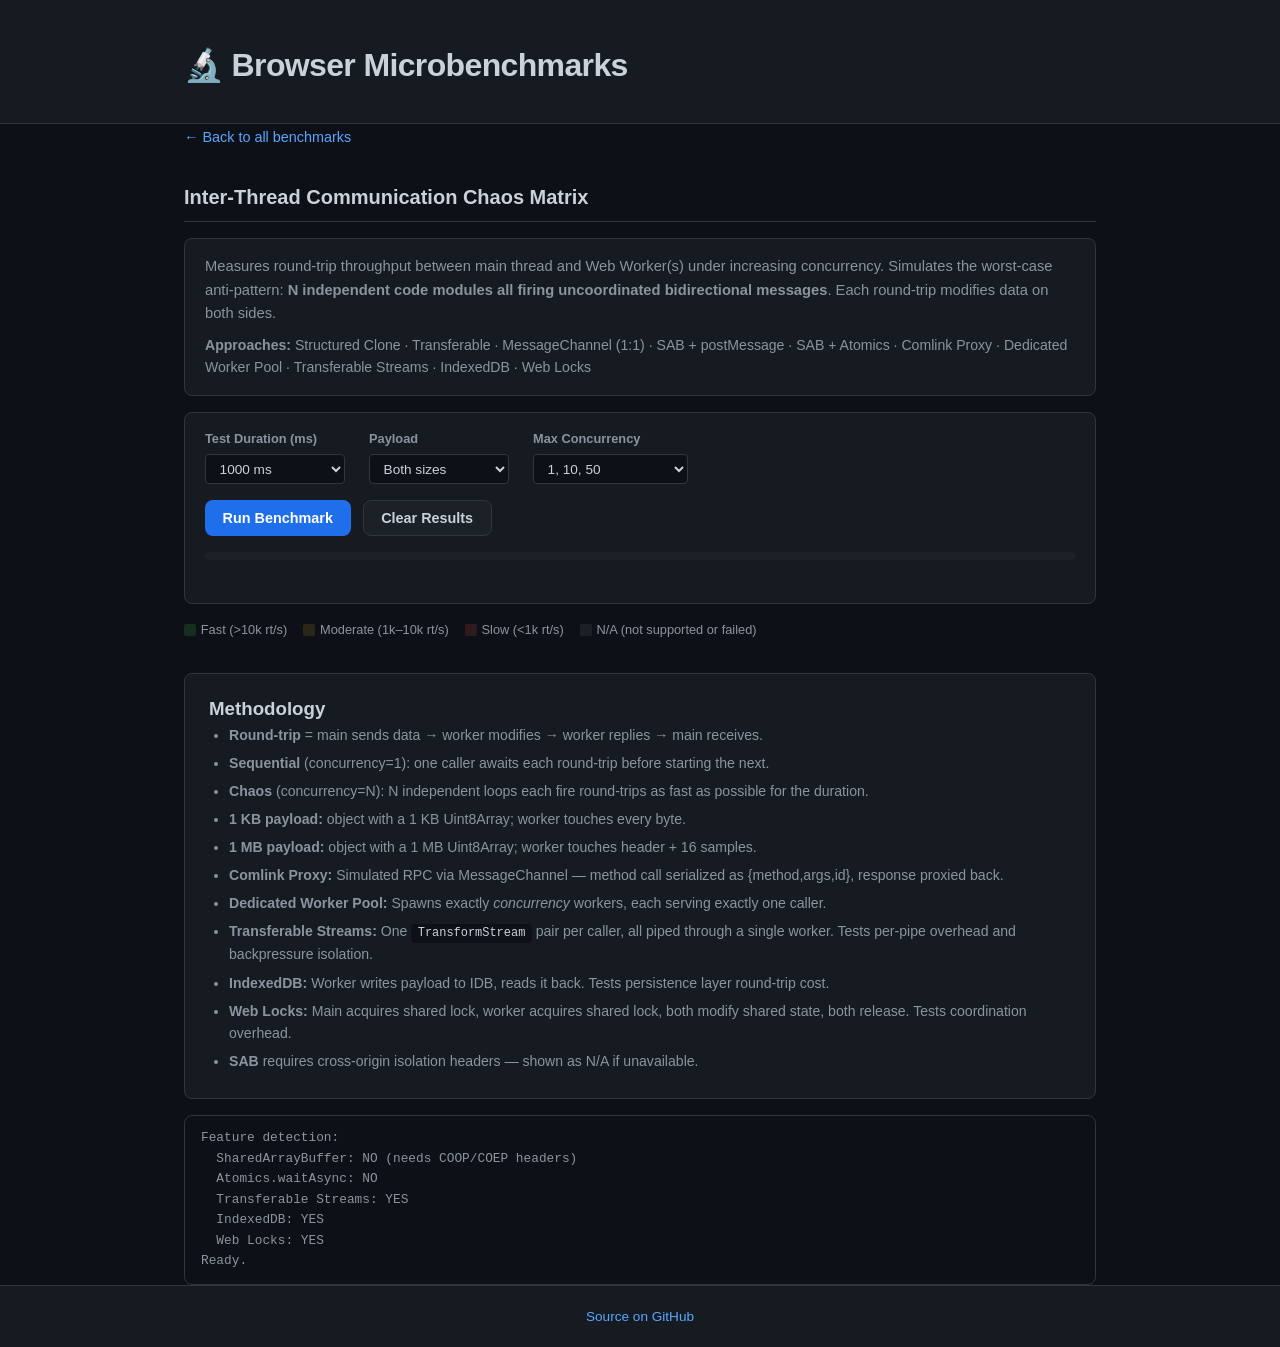
==== commit b3153e85: "Fix TransferableStreams: dedicated TransformStream pair per caller instead of shared writer" ====
--- a/benchmarks/inter-thread-communication.html
+++ b/benchmarks/inter-thread-communication.html
@@ -108,7 +108,7 @@
         <li><strong>1 MB payload:</strong> object with a 1 MB Uint8Array; worker touches header + 16 samples.</li>
         <li><strong>Comlink Proxy:</strong> Simulated RPC via MessageChannel — method call serialized as {method,args,id}, response proxied back.</li>
         <li><strong>Dedicated Worker Pool:</strong> Spawns exactly <em>concurrency</em> workers, each serving exactly one caller.</li>
-        <li><strong>Transferable Streams:</strong> WritableStream → worker → TransformStream → ReadableStream back to main.</li>
+        <li><strong>Transferable Streams:</strong> One <code>TransformStream</code> pair per caller, all piped through a single worker. Tests per-pipe overhead and backpressure isolation.</li>
         <li><strong>IndexedDB:</strong> Worker writes payload to IDB, reads it back. Tests persistence layer round-trip cost.</li>
         <li><strong>Web Locks:</strong> Main acquires shared lock, worker acquires shared lock, both modify shared state, both release. Tests coordination overhead.</li>
         <li><strong>SAB</strong> requires cross-origin isolation headers — shown as N/A if unavailable.</li>
@@ -171,6 +171,13 @@
   }
   if (d.cmd === 'init-stream') {
     startStreamWorker(d.writable, d.readableBack);
+    return;
+  }
+  if (d.cmd === 'init-streams') {
+    // Array of { readable, writable } pairs — one per caller
+    for (const pair of d.pairs) {
+      startStreamWorker(pair.readable, pair.writable);
+    }
     return;
   }
   if (d.cmd === 'init-comlink-port') {
@@ -499,55 +506,82 @@
   }
 }
 
-// ===================== 8. Transferable Streams =====================
+// ===================== 8. Transferable Streams (dedicated pipe per caller) =====================
 class TransferableStreams extends Approach {
   async setup(c, size) {
     if (!hasStreams) return;
     this.size = size;
     this.worker = new Worker(workerUrl);
-    this.pending = new Map();
-
-    const mainToWorker = new TransformStream();
-    const workerToMain = new TransformStream();
-
-    this.writer = mainToWorker.writable.getWriter();
-    this.reader = workerToMain.readable.getReader();
-
-    this.worker.postMessage({
-      cmd: 'init-stream',
-      writable: mainToWorker.readable,
-      readableBack: workerToMain.writable
-    }, [mainToWorker.readable, workerToMain.writable]);
-
+    this.pending = [];      // pending maps per caller
+    this.writers = [];      // writers to worker (one per caller)
+    this.readers = [];      // readers from worker (one per caller)
     this._collecting = true;
-    this._collectLoop();
-  }
-
-  async _collectLoop() {
-    while (this._collecting) {
-      try {
-        const { done, value } = await this.reader.read();
+
+    const pairsToTransfer = [];
+
+    for (let i = 0; i < c; i++) {
+      const mainToWorker = new TransformStream();
+      const workerToMain = new TransformStream();
+
+      // Main thread holds writer to worker, reader from worker
+      this.writers.push(mainToWorker.writable.getWriter());
+      this.readers.push(workerToMain.readable.getReader());
+      this.pending.push(new Map());
+
+      // Transfer the opposite ends to the worker
+      pairsToTransfer.push({
+        readable: mainToWorker.readable,
+        writable: workerToMain.writable
+      });
+    }
+
+    this.worker.postMessage({ cmd: 'init-streams', pairs: pairsToTransfer },
+      pairsToTransfer.flatMap(p => [p.readable, p.writable]));
+
+    // Start response collectors
+    for (let i = 0; i < c; i++) {
+      this._collectLoop(i);
+    }
+  }
+
+  async _collectLoop(idx) {
+    const reader = this.readers[idx];
+    const pending = this.pending[idx];
+    try {
+      while (this._collecting) {
+        const { done, value } = await reader.read();
         if (done) break;
-        const cb = this.pending.get(value.id);
-        if (cb) { this.pending.delete(value.id); cb(value.payload); }
-      } catch { break; }
+        const cb = pending.get(value.id);
+        if (cb) { pending.delete(value.id); cb(value.payload); }
+      }
+    } catch (e) {
+      // Stream errored or cancelled
     }
   }
 
   async teardown() {
     this._collecting = false;
-    try { await this.writer.close(); } catch {}
-    try { await this.reader.cancel(); } catch {}
+    for (const w of this.writers) {
+      try { await w.close(); } catch {}
+    }
+    for (const r of this.readers) {
+      try { await r.cancel(); } catch {}
+    }
     this.worker.terminate();
   }
 
-  roundTrip(slotIndex, size) {
-    return new Promise(resolve => {
-      const id = ++this._id || (this._id = 1);
-      const payload = size <= 1024 ? makeSmallPayload() : makeLargePayload();
-      fillRandom(new Uint8Array(payload.buffer));
-      this.pending.set(id, resolve);
-      this.writer.write({ id, payload, size });
+  async roundTrip(slotIndex, size) {
+    const idx = slotIndex % this.writers.length;
+    const id = ++this._id || (this._id = 1);
+    const payload = size <= 1024 ? makeSmallPayload() : makeLargePayload();
+    fillRandom(new Uint8Array(payload.buffer));
+
+    return new Promise((resolve, reject) => {
+      this.pending[idx].set(id, resolve);
+      this.writers[idx].write({ id, payload, size }).catch(err => {
+        this.pending[idx].delete(id);
+        reject(err);
+      });
     });
   }
 }
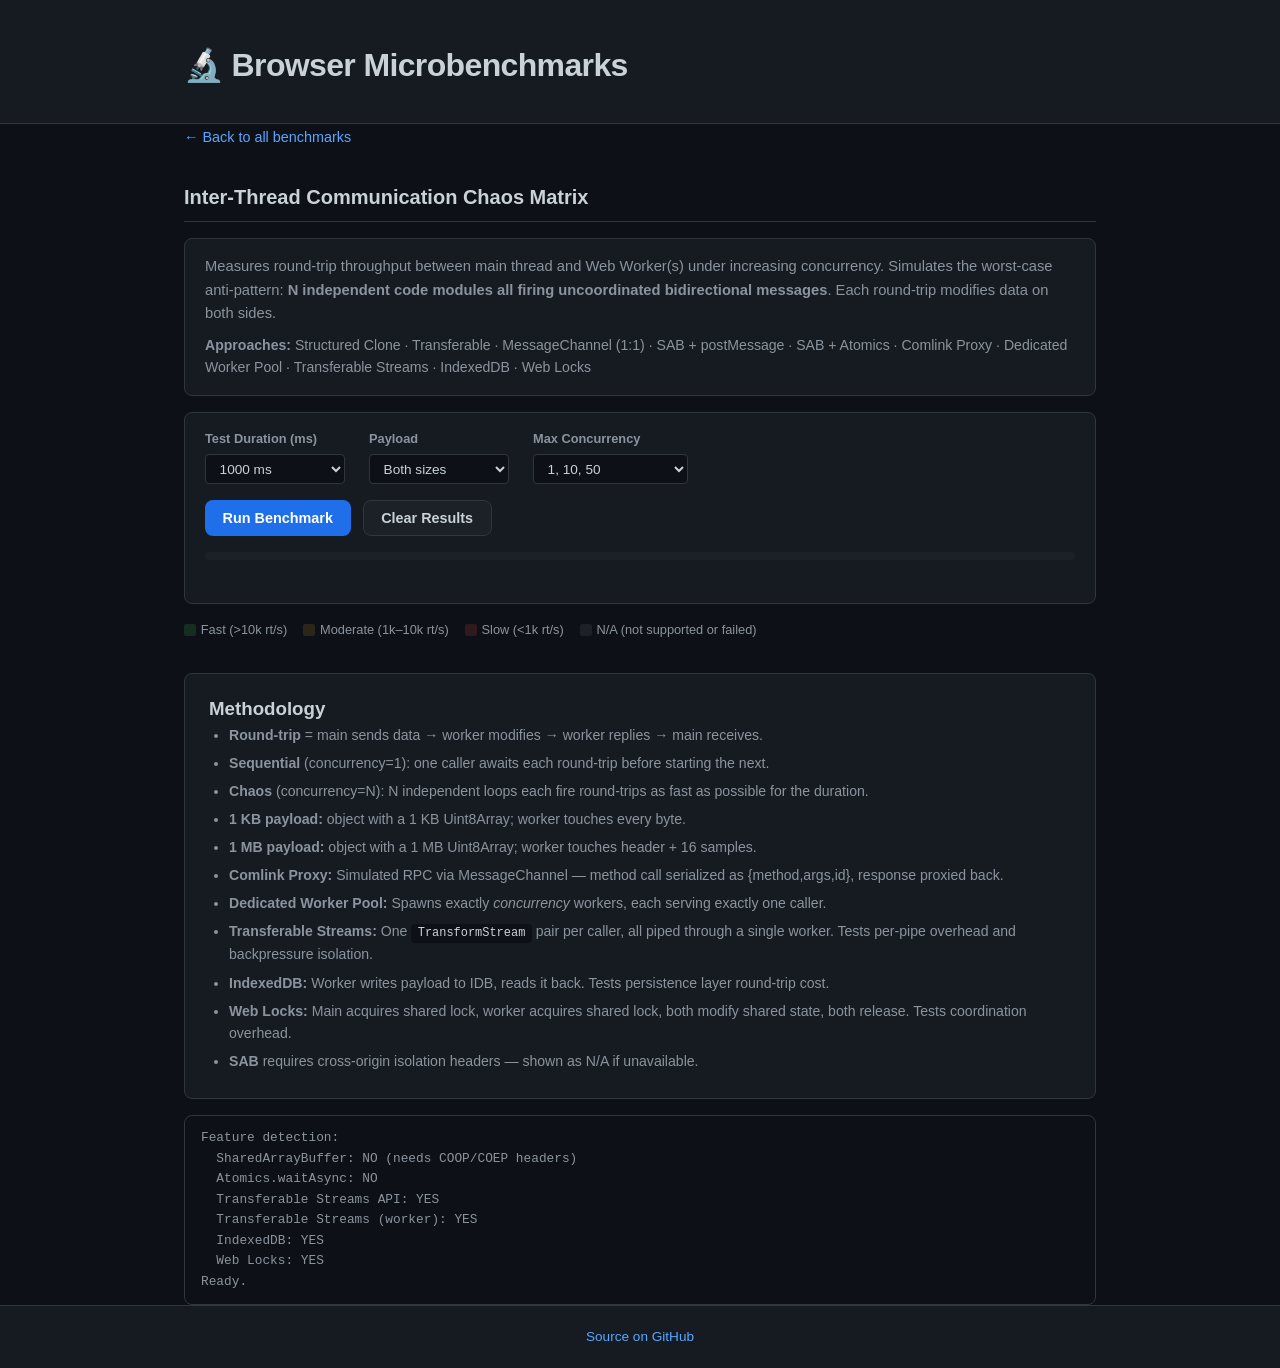
==== commit 18492b22: "Fix Safari TransferableStreams: real transferability test, timeout, error logging" ====
--- a/benchmarks/inter-thread-communication.html
+++ b/benchmarks/inter-thread-communication.html
@@ -274,7 +274,43 @@
 // ===================== Feature Detection =====================
 const hasSAB = typeof SharedArrayBuffer !== 'undefined';
 const hasSABA = hasSAB && typeof Atomics !== 'undefined' && typeof Atomics.waitAsync === 'function';
-const hasStreams = typeof ReadableStream !== 'undefined' && typeof WritableStream !== 'undefined' && typeof TransformStream !== 'undefined';
+const hasStreamsAPI = typeof ReadableStream !== 'undefined' && typeof WritableStream !== 'undefined' && typeof TransformStream !== 'undefined';
+let hasStreams = hasStreamsAPI;
+
+// Real transferability test: Safari has the API but doesn't support postMessage transfer
+async function testStreamTransferability() {
+  if (!hasStreamsAPI) return false;
+  try {
+    const testCode = `
+      self.onmessage = async e => {
+        try {
+          const reader = e.data.r.getReader();
+          const { value } = await reader.read();
+          self.postMessage({ ok: value === 42 });
+        } catch (err) {
+          self.postMessage({ ok: false, err: err.message });
+        }
+      };
+    `;
+    const testBlob = new Blob([testCode], { type: 'application/javascript' });
+    const testUrl = URL.createObjectURL(testBlob);
+    const worker = new Worker(testUrl);
+    const ts = new TransformStream();
+    const writer = ts.writable.getWriter();
+    worker.postMessage({ r: ts.readable }, [ts.readable]);
+    writer.write(42);
+    writer.close();
+    const result = await new Promise((resolve) => {
+      worker.onmessage = e => resolve(e.data);
+      setTimeout(() => resolve({ ok: false, err: 'timeout' }), 500);
+    });
+    worker.terminate();
+    URL.revokeObjectURL(testUrl);
+    return result.ok === true;
+  } catch (e) {
+    return false;
+  }
+}
 
 function log(msg) {
   const el = document.getElementById('log');
@@ -555,7 +591,8 @@
         if (cb) { pending.delete(value.id); cb(value.payload); }
       }
     } catch (e) {
-      // Stream errored or cancelled
+      log('TransferableStreams collector[' + idx + '] error: ' + e.message);
+      this.broken = true;
     }
   }
 
@@ -571,15 +608,29 @@
   }
 
   async roundTrip(slotIndex, size) {
+    if (this.broken) {
+      throw new Error('TransferableStreams pipe is broken — likely not supported in this browser');
+    }
     const idx = slotIndex % this.writers.length;
     const id = ++this._id || (this._id = 1);
     const payload = size <= 1024 ? makeSmallPayload() : makeLargePayload();
     fillRandom(new Uint8Array(payload.buffer));
 
     return new Promise((resolve, reject) => {
-      this.pending[idx].set(id, resolve);
+      const timer = setTimeout(() => {
+        this.pending[idx].delete(id);
+        reject(new Error('TransferableStreams round-trip timeout (>5s) — stream transfer not working in this browser'));
+      }, 5000);
+
+      this.pending[idx].set(id, (result) => {
+        clearTimeout(timer);
+        resolve(result);
+      });
+
       this.writers[idx].write({ id, payload, size }).catch(err => {
+        clearTimeout(timer);
         this.pending[idx].delete(id);
+        this.broken = true;
         reject(err);
       });
     });
@@ -802,14 +853,26 @@
   setStatus('');
 });
 
-// Log feature support
-log('Feature detection:');
-log('  SharedArrayBuffer: ' + (hasSAB ? 'YES' : 'NO (needs COOP/COEP headers)'));
-log('  Atomics.waitAsync: ' + (hasSABA ? 'YES' : 'NO'));
-log('  Transferable Streams: ' + (hasStreams ? 'YES' : 'NO'));
-log('  IndexedDB: ' + (typeof indexedDB !== 'undefined' ? 'YES' : 'NO'));
-log('  Web Locks: ' + (typeof navigator !== 'undefined' && 'locks' in navigator ? 'YES' : 'NO'));
-log('Ready.');
+// Log feature support + run async stream transferability test
+(async () => {
+  if (hasStreamsAPI) {
+    const transferable = await testStreamTransferability();
+    hasStreams = transferable;
+    if (!transferable) {
+      const entry = APPROACHES.find(a => a.name === 'Transferable Streams');
+      if (entry) entry.supported = false;
+    }
+  }
+
+  log('Feature detection:');
+  log('  SharedArrayBuffer: ' + (hasSAB ? 'YES' : 'NO (needs COOP/COEP headers)'));
+  log('  Atomics.waitAsync: ' + (hasSABA ? 'YES' : 'NO'));
+  log('  Transferable Streams API: ' + (hasStreamsAPI ? 'YES' : 'NO'));
+  log('  Transferable Streams (worker): ' + (hasStreams ? 'YES' : 'NO'));
+  log('  IndexedDB: ' + (typeof indexedDB !== 'undefined' ? 'YES' : 'NO'));
+  log('  Web Locks: ' + (typeof navigator !== 'undefined' && 'locks' in navigator ? 'YES' : 'NO'));
+  log('Ready.');
+})();
 </script>
 </body>
 </html>
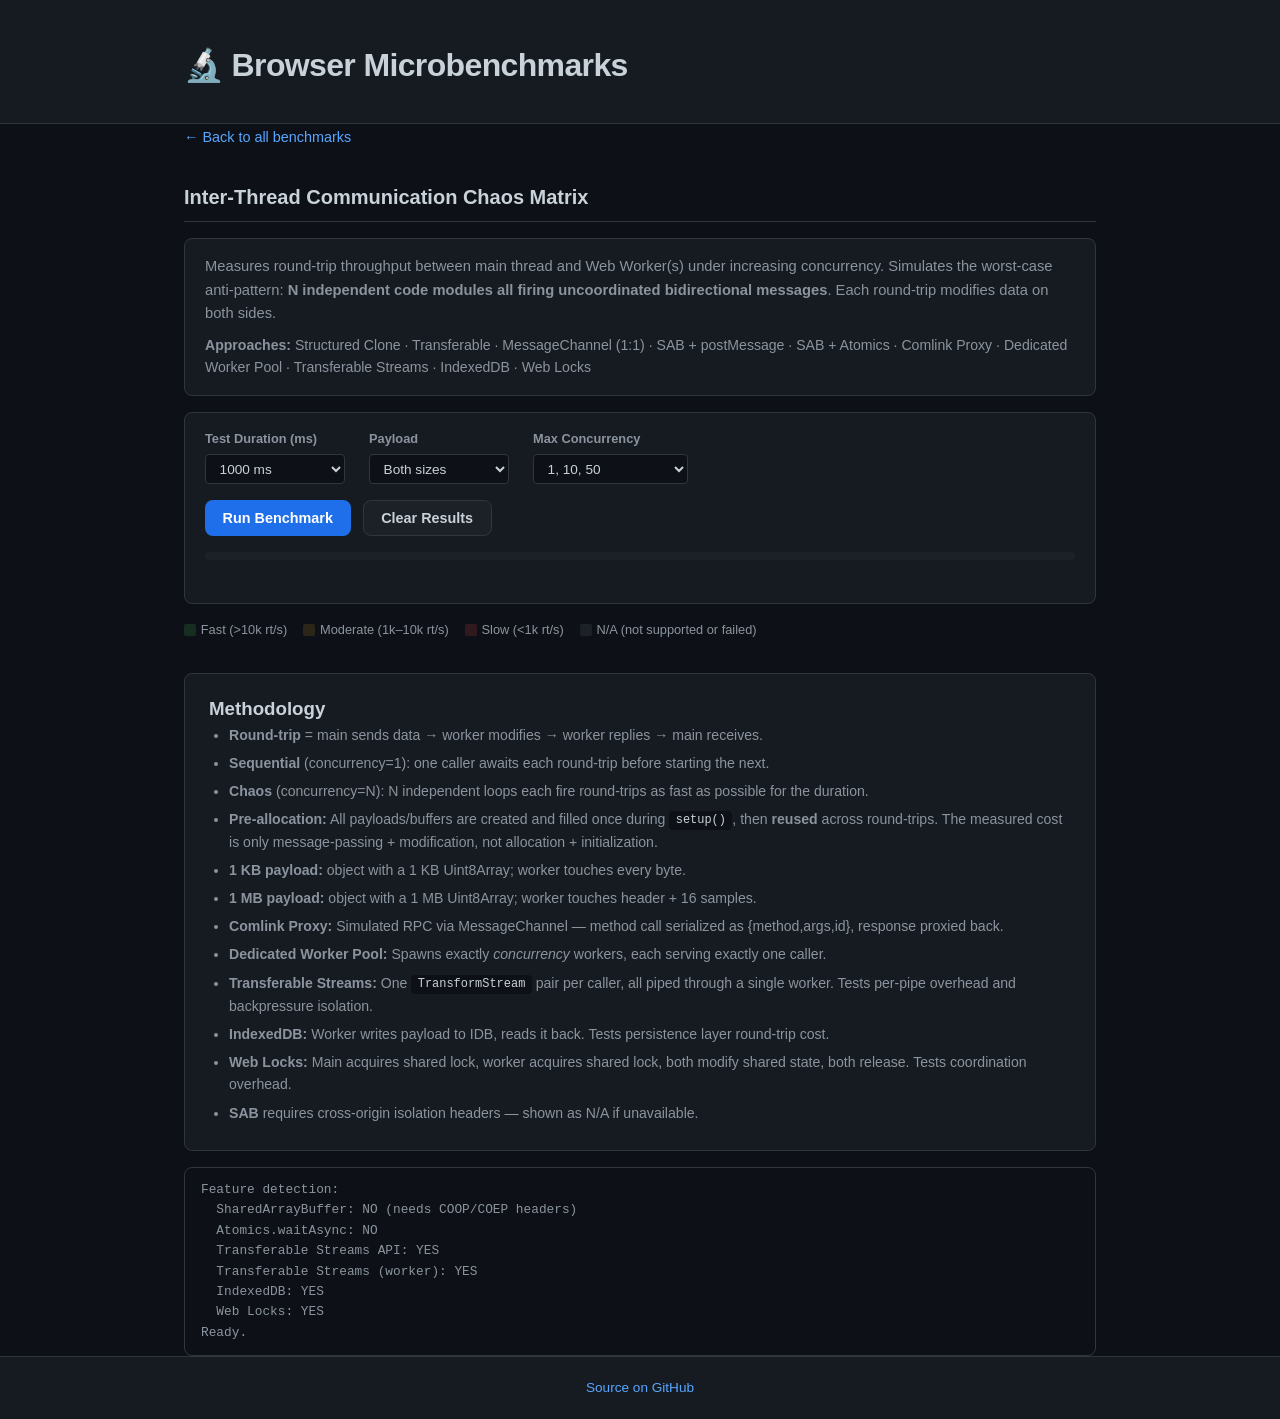
==== commit fa66a935: "Pre-allocate and reuse buffers across round-trips to isolate message-passing cost" ====
--- a/benchmarks/inter-thread-communication.html
+++ b/benchmarks/inter-thread-communication.html
@@ -104,6 +104,7 @@
         <li><strong>Round-trip</strong> = main sends data → worker modifies → worker replies → main receives.</li>
         <li><strong>Sequential</strong> (concurrency=1): one caller awaits each round-trip before starting the next.</li>
         <li><strong>Chaos</strong> (concurrency=N): N independent loops each fire round-trips as fast as possible for the duration.</li>
+        <li><strong>Pre-allocation:</strong> All payloads/buffers are created and filled once during <code>setup()</code>, then <strong>reused</strong> across round-trips. The measured cost is only message-passing + modification, not allocation + initialization.</li>
         <li><strong>1 KB payload:</strong> object with a 1 KB Uint8Array; worker touches every byte.</li>
         <li><strong>1 MB payload:</strong> object with a 1 MB Uint8Array; worker touches header + 16 samples.</li>
         <li><strong>Comlink Proxy:</strong> Simulated RPC via MessageChannel — method call serialized as {method,args,id}, response proxied back.</li>
@@ -353,14 +354,22 @@
       const cb = this.pending.get(e.data.id);
       if (cb) { this.pending.delete(e.data.id); cb(e.data.payload); }
     };
+    // Pre-allocate payloads so round-trip only measures message-passing + modification
+    this.buffers = [];
+    for (let i = 0; i < c; i++) {
+      this.buffers.push(size <= 1024 ? makeSmallPayload() : makeLargePayload());
+      fillRandom(new Uint8Array(this.buffers[i].buffer));
+    }
   }
   async teardown() { this.worker.terminate(); }
   roundTrip(slotIndex, size) {
     return new Promise(resolve => {
       const id = ++this._id || (this._id = 1);
       this.pending.set(id, resolve);
-      const payload = size <= 1024 ? makeSmallPayload() : makeLargePayload();
+      const payload = this.buffers[slotIndex];
       fillRandom(new Uint8Array(payload.buffer));
+      payload.counter++;
+      payload.ts = performance.now();
       this.worker.postMessage({ type: 'structured-clone', id, payload, size });
     });
   }
@@ -375,15 +384,25 @@
       const cb = this.pending.get(e.data.id);
       if (cb) { this.pending.delete(e.data.id); cb(e.data.payload); }
     };
+    // Pre-allocate buffers so round-trip only measures transfer + modification
+    this.buffers = [];
+    for (let i = 0; i < c; i++) {
+      this.buffers.push(size <= 1024 ? makeSmallBuffer() : makeLargeBuffer());
+      fillRandom(new Uint8Array(this.buffers[i]));
+    }
   }
   async teardown() { this.worker.terminate(); }
   roundTrip(slotIndex, size) {
     return new Promise(resolve => {
       const id = ++this._id || (this._id = 1);
-      this.pending.set(id, resolve);
-      const payload = size <= 1024 ? makeSmallBuffer() : makeLargeBuffer();
-      fillRandom(new Uint8Array(payload));
-      this.worker.postMessage({ type: 'transferable', id, payload, size }, [payload]);
+      const buf = this.buffers[slotIndex];
+      fillRandom(new Uint8Array(buf));
+      // Capture transferred buffer back into the pool on return
+      this.pending.set(id, (returnedBuf) => {
+        this.buffers[slotIndex] = returnedBuf;
+        resolve(returnedBuf);
+      });
+      this.worker.postMessage({ type: 'transferable', id, payload: buf, size }, [buf]);
     });
   }
 }
@@ -394,6 +413,7 @@
     this.worker = new Worker(workerUrl);
     this.ports = [];
     this.pending = [];
+    this.buffers = [];
     for (let i = 0; i < c; i++) {
       const mc = new MessageChannel();
       this.worker.postMessage({ cmd: 'init-port', port: mc.port2, portId: i }, [mc.port2]);
@@ -405,6 +425,8 @@
       };
       mc.port1.start();
       this.ports.push(mc.port1);
+      this.buffers.push(size <= 1024 ? makeSmallPayload() : makeLargePayload());
+      fillRandom(new Uint8Array(this.buffers[i].buffer));
     }
   }
   async teardown() { this.worker.terminate(); }
@@ -414,8 +436,10 @@
       const pend = this.pending[slotIndex % this.pending.length];
       const id = ++this._id || (this._id = 1);
       pend.set(id, resolve);
-      const payload = size <= 1024 ? makeSmallPayload() : makeLargePayload();
+      const payload = this.buffers[slotIndex % this.buffers.length];
       fillRandom(new Uint8Array(payload.buffer));
+      payload.counter++;
+      payload.ts = performance.now();
       port.postMessage({ type: 'structured-clone', id, payload, size });
     });
   }
@@ -483,6 +507,7 @@
     this.worker = new Worker(workerUrl);
     this.ports = [];
     this.pending = [];
+    this.buffers = [];
     for (let i = 0; i < c; i++) {
       const mc = new MessageChannel();
       this.worker.postMessage({ cmd: 'init-comlink-port', port: mc.port2 }, [mc.port2]);
@@ -494,6 +519,8 @@
       };
       mc.port1.start();
       this.ports.push(mc.port1);
+      this.buffers.push(size <= 1024 ? makeSmallPayload() : makeLargePayload());
+      fillRandom(new Uint8Array(this.buffers[i].buffer));
     }
   }
   async teardown() { this.worker.terminate(); }
@@ -503,8 +530,10 @@
       const pend = this.pending[slotIndex % this.pending.length];
       const id = ++this._id || (this._id = 1);
       pend.set(id, resolve);
-      const payload = size <= 1024 ? makeSmallPayload() : makeLargePayload();
+      const payload = this.buffers[slotIndex % this.buffers.length];
       fillRandom(new Uint8Array(payload.buffer));
+      payload.counter++;
+      payload.ts = performance.now();
       // Comlink serializes as {id, method, args}
       port.postMessage({ id, method: 'process', args: [payload, size] });
     });
@@ -517,6 +546,7 @@
     this.size = size;
     this.workers = [];
     this.pending = [];
+    this.buffers = [];
     for (let i = 0; i < c; i++) {
       const worker = new Worker(workerUrl);
       const pend = new Map();
@@ -526,6 +556,8 @@
         if (cb) { pend.delete(e.data.id); cb(e.data.payload); }
       };
       this.workers.push(worker);
+      this.buffers.push(size <= 1024 ? makeSmallPayload() : makeLargePayload());
+      fillRandom(new Uint8Array(this.buffers[i].buffer));
     }
   }
   async teardown() { for (const w of this.workers) w.terminate(); }
@@ -535,8 +567,10 @@
       const pend = this.pending[slotIndex % this.pending.length];
       const id = ++this._id || (this._id = 1);
       pend.set(id, resolve);
-      const payload = size <= 1024 ? makeSmallPayload() : makeLargePayload();
+      const payload = this.buffers[slotIndex % this.buffers.length];
       fillRandom(new Uint8Array(payload.buffer));
+      payload.counter++;
+      payload.ts = performance.now();
       worker.postMessage({ type: 'structured-clone', id, payload, size });
     });
   }
@@ -552,6 +586,7 @@
     this.writers = [];      // writers to worker (one per caller)
     this.readers = [];      // readers from worker (one per caller)
     this._collecting = true;
+    this.buffers = [];
 
     const pairsToTransfer = [];
 
@@ -563,6 +598,8 @@
       this.writers.push(mainToWorker.writable.getWriter());
       this.readers.push(workerToMain.readable.getReader());
       this.pending.push(new Map());
+      this.buffers.push(size <= 1024 ? makeSmallPayload() : makeLargePayload());
+      fillRandom(new Uint8Array(this.buffers[i].buffer));
 
       // Transfer the opposite ends to the worker
       pairsToTransfer.push({
@@ -613,8 +650,10 @@
     }
     const idx = slotIndex % this.writers.length;
     const id = ++this._id || (this._id = 1);
-    const payload = size <= 1024 ? makeSmallPayload() : makeLargePayload();
+    const payload = this.buffers[idx];
     fillRandom(new Uint8Array(payload.buffer));
+    payload.counter++;
+    payload.ts = performance.now();
 
     return new Promise((resolve, reject) => {
       const timer = setTimeout(() => {
@@ -644,13 +683,20 @@
     this.db = await openDB();
     this.pending = new Map();
     this._counter = 0;
+    this.buffers = [];
+    for (let i = 0; i < c; i++) {
+      this.buffers.push(size <= 1024 ? makeSmallPayload() : makeLargePayload());
+      fillRandom(new Uint8Array(this.buffers[i].buffer));
+    }
   }
   async teardown() { this.db.close(); }
   roundTrip(slotIndex, size) {
     return new Promise((resolve, reject) => {
       const id = ++this._counter;
-      const payload = size <= 1024 ? makeSmallPayload() : makeLargePayload();
+      const payload = this.buffers[slotIndex % this.buffers.length];
       fillRandom(new Uint8Array(payload.buffer));
+      payload.counter++;
+      payload.ts = performance.now();
       const tx = this.db.transaction('bench', 'readwrite');
       const store = tx.objectStore('bench');
       const req = store.put(payload, id);
@@ -680,11 +726,18 @@
     this.lockName = 'bmc-lock-' + Math.random().toString(36).slice(2);
     this.sab = hasSAB ? new SharedArrayBuffer(4) : null;
     this.view = this.sab ? new Int32Array(this.sab) : null;
+    this.buffers = [];
+    for (let i = 0; i < c; i++) {
+      this.buffers.push(size <= 1024 ? makeSmallPayload() : makeLargePayload());
+      fillRandom(new Uint8Array(this.buffers[i].buffer));
+    }
   }
   async teardown() { }
   roundTrip(slotIndex, size) {
-    const payload = size <= 1024 ? makeSmallPayload() : makeLargePayload();
+    const payload = this.buffers[slotIndex % this.buffers.length];
     fillRandom(new Uint8Array(payload.buffer));
+    payload.counter++;
+    payload.ts = performance.now();
     return new Promise(async (resolve) => {
       await navigator.locks.request(this.lockName, async () => {
         // Modify shared memory if available (simulates shared state)
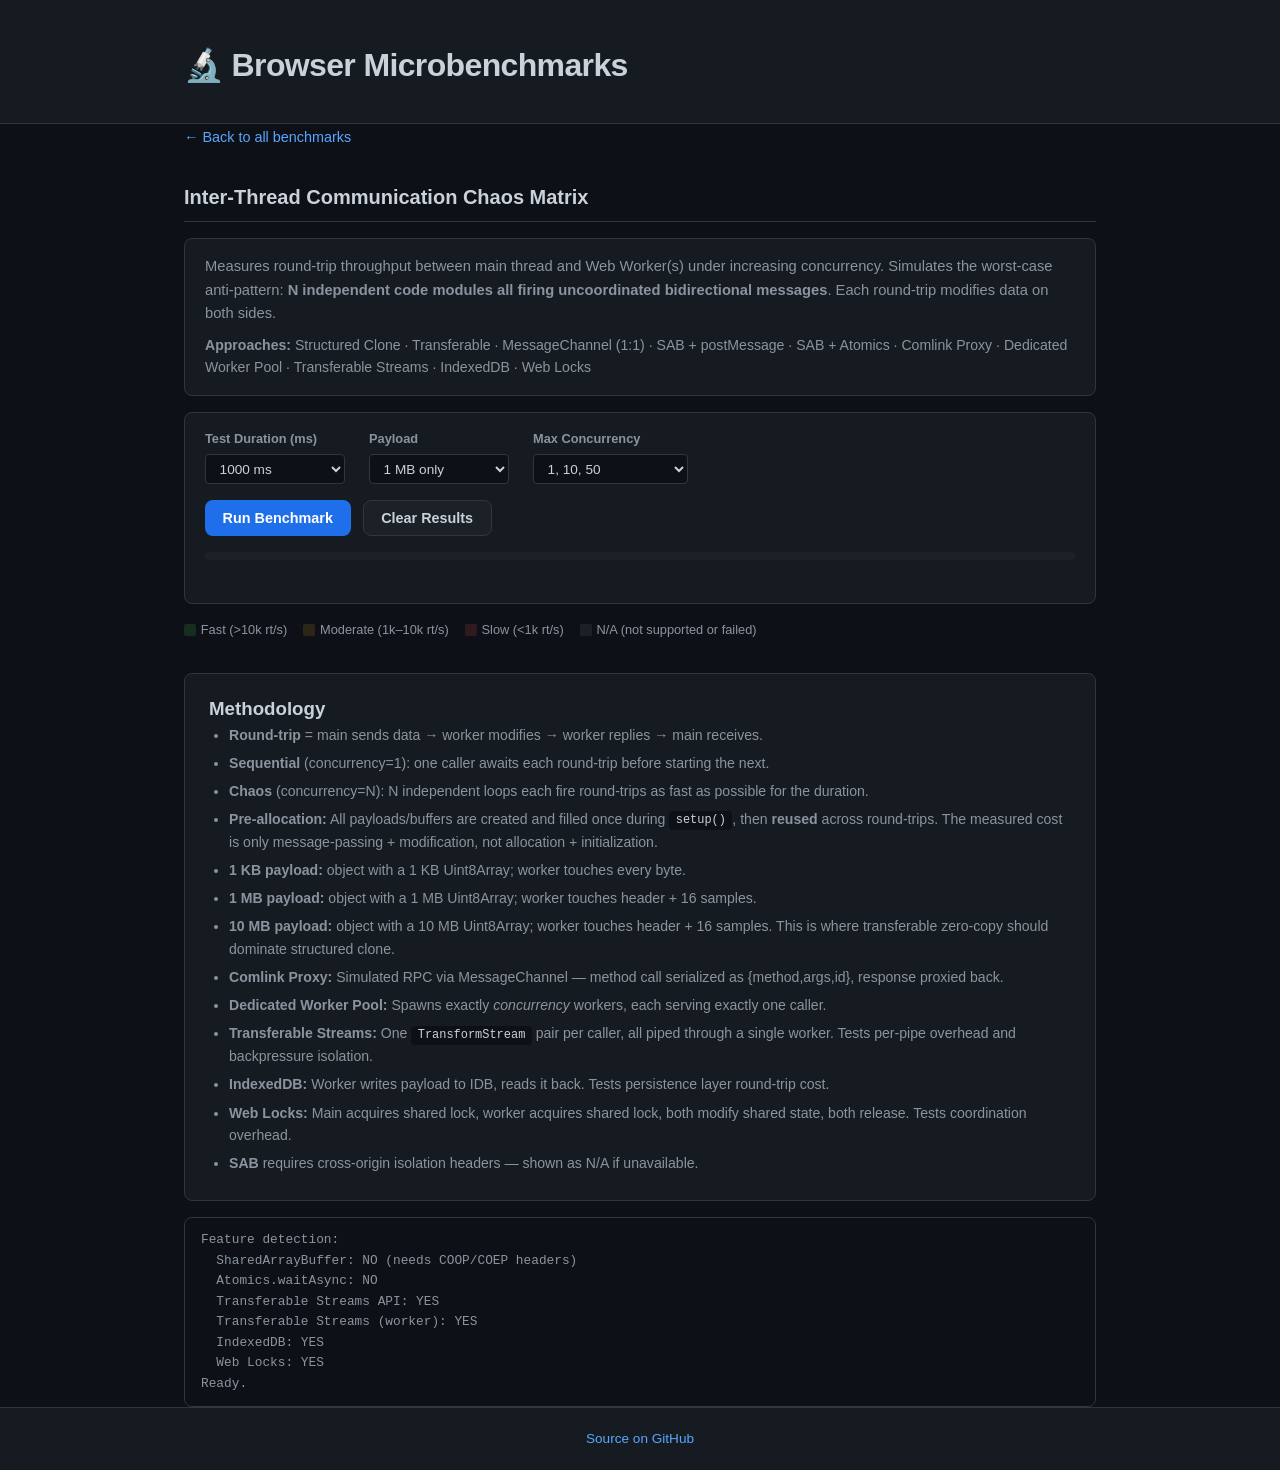
==== commit 7807aee4: "Add 10 MB payload option to show where transferable zero-copy dominates" ====
--- a/benchmarks/inter-thread-communication.html
+++ b/benchmarks/inter-thread-communication.html
@@ -66,9 +66,10 @@
         <div class="control">
           <label>Payload</label>
           <select id="payload-mode">
-            <option value="both" selected>Both sizes</option>
+            <option value="both">Both sizes</option>
             <option value="small">1 KB only</option>
-            <option value="large">1 MB only</option>
+            <option value="medium" selected>1 MB only</option>
+            <option value="large">10 MB only</option>
           </select>
         </div>
         <div class="control">
@@ -107,6 +108,7 @@
         <li><strong>Pre-allocation:</strong> All payloads/buffers are created and filled once during <code>setup()</code>, then <strong>reused</strong> across round-trips. The measured cost is only message-passing + modification, not allocation + initialization.</li>
         <li><strong>1 KB payload:</strong> object with a 1 KB Uint8Array; worker touches every byte.</li>
         <li><strong>1 MB payload:</strong> object with a 1 MB Uint8Array; worker touches header + 16 samples.</li>
+        <li><strong>10 MB payload:</strong> object with a 10 MB Uint8Array; worker touches header + 16 samples. This is where transferable zero-copy should dominate structured clone.</li>
         <li><strong>Comlink Proxy:</strong> Simulated RPC via MessageChannel — method call serialized as {method,args,id}, response proxied back.</li>
         <li><strong>Dedicated Worker Pool:</strong> Spawns exactly <em>concurrency</em> workers, each serving exactly one caller.</li>
         <li><strong>Transferable Streams:</strong> One <code>TransformStream</code> pair per caller, all piped through a single worker. Tests per-pipe overhead and backpressure isolation.</li>
@@ -806,7 +808,8 @@
   const concurrencies = [1, 10, 50, 100, 200].filter(c => c <= maxConc);
   const sizes = [];
   if (payloadMode === 'both' || payloadMode === 'small') sizes.push(1024);
-  if (payloadMode === 'both' || payloadMode === 'large') sizes.push(1024 * 1024);
+  if (payloadMode === 'both' || payloadMode === 'medium') sizes.push(1024 * 1024);
+  if (payloadMode === 'large') sizes.push(1024 * 1024 * 10);
 
   const totalTests = APPROACHES.filter(a => a.supported).length * sizes.length * concurrencies.length;
   let done = 0;
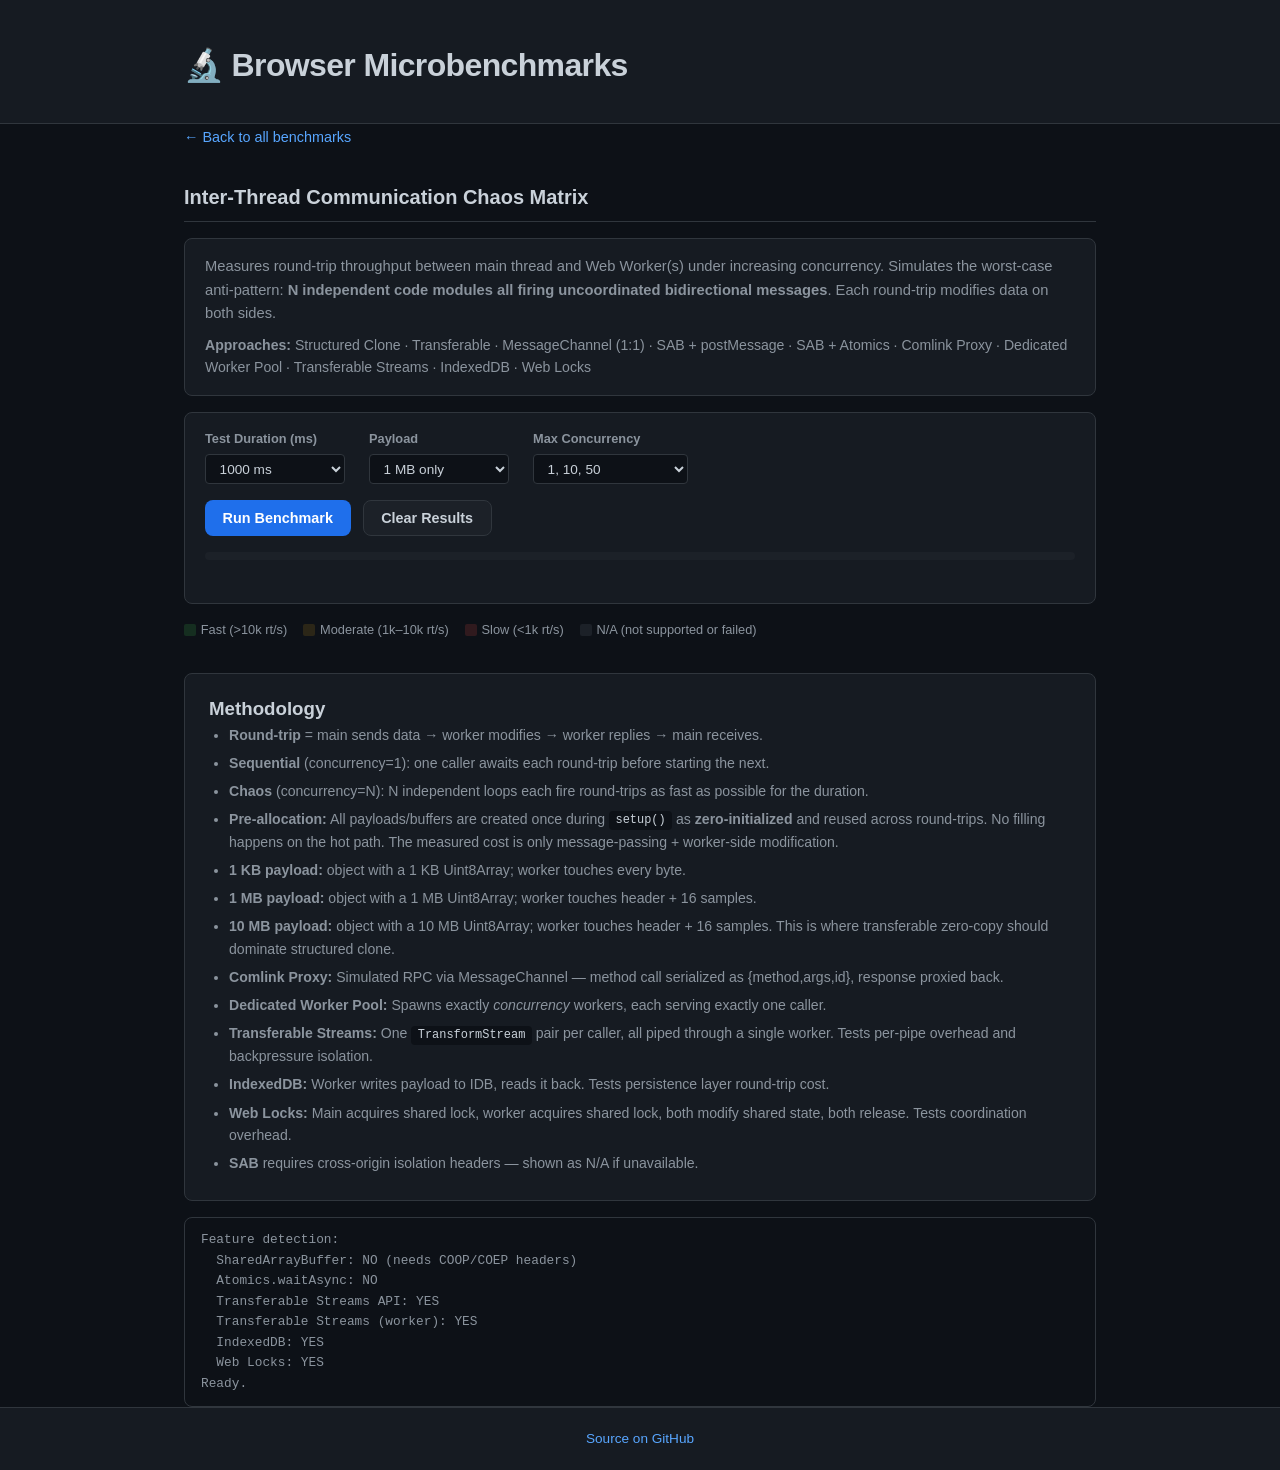
==== commit 2b9fba40: "Remove fillRandom from hot path: buffers are zero-initialized once in setup, only worker modifies du" ====
--- a/benchmarks/inter-thread-communication.html
+++ b/benchmarks/inter-thread-communication.html
@@ -105,7 +105,7 @@
         <li><strong>Round-trip</strong> = main sends data → worker modifies → worker replies → main receives.</li>
         <li><strong>Sequential</strong> (concurrency=1): one caller awaits each round-trip before starting the next.</li>
         <li><strong>Chaos</strong> (concurrency=N): N independent loops each fire round-trips as fast as possible for the duration.</li>
-        <li><strong>Pre-allocation:</strong> All payloads/buffers are created and filled once during <code>setup()</code>, then <strong>reused</strong> across round-trips. The measured cost is only message-passing + modification, not allocation + initialization.</li>
+        <li><strong>Pre-allocation:</strong> All payloads/buffers are created once during <code>setup()</code> as <strong>zero-initialized</strong> and reused across round-trips. No filling happens on the hot path. The measured cost is only message-passing + worker-side modification.</li>
         <li><strong>1 KB payload:</strong> object with a 1 KB Uint8Array; worker touches every byte.</li>
         <li><strong>1 MB payload:</strong> object with a 1 MB Uint8Array; worker touches header + 16 samples.</li>
         <li><strong>10 MB payload:</strong> object with a 10 MB Uint8Array; worker touches header + 16 samples. This is where transferable zero-copy should dominate structured clone.</li>
@@ -330,13 +330,12 @@
 function makeSmallPayload() {
   return { counter: ++counter, ts: performance.now(), buffer: new Uint8Array(1024 - 64) };
 }
-function makeLargePayload() {
-  return { counter: ++counter, ts: performance.now(), meta: { v: 1 }, buffer: new Uint8Array(1024 * 1024 - 64) };
-}
-function makeSmallBuffer() { return new ArrayBuffer(1024); }
-function makeLargeBuffer() { return new ArrayBuffer(1024 * 1024); }
-function fillRandom(view) {
-  for (let i = 0; i < view.length; i++) view[i] = (i * 7 + 13) % 256;
+function makeLargePayload(size) {
+  return { counter: ++counter, ts: performance.now(), meta: { v: 1 }, buffer: new Uint8Array(size - 64) };
+}
+function makeBuffer(size) { return new ArrayBuffer(size); }
+function makePayload(size) {
+  return size <= 1024 ? makeSmallPayload() : makeLargePayload(size);
 }
 
 // ===================== Approach Base =====================
@@ -359,8 +358,7 @@
     // Pre-allocate payloads so round-trip only measures message-passing + modification
     this.buffers = [];
     for (let i = 0; i < c; i++) {
-      this.buffers.push(size <= 1024 ? makeSmallPayload() : makeLargePayload());
-      fillRandom(new Uint8Array(this.buffers[i].buffer));
+      this.buffers.push(makePayload(size));
     }
   }
   async teardown() { this.worker.terminate(); }
@@ -369,7 +367,6 @@
       const id = ++this._id || (this._id = 1);
       this.pending.set(id, resolve);
       const payload = this.buffers[slotIndex];
-      fillRandom(new Uint8Array(payload.buffer));
       payload.counter++;
       payload.ts = performance.now();
       this.worker.postMessage({ type: 'structured-clone', id, payload, size });
@@ -389,8 +386,7 @@
     // Pre-allocate buffers so round-trip only measures transfer + modification
     this.buffers = [];
     for (let i = 0; i < c; i++) {
-      this.buffers.push(size <= 1024 ? makeSmallBuffer() : makeLargeBuffer());
-      fillRandom(new Uint8Array(this.buffers[i]));
+      this.buffers.push(makeBuffer(size));
     }
   }
   async teardown() { this.worker.terminate(); }
@@ -398,7 +394,6 @@
     return new Promise(resolve => {
       const id = ++this._id || (this._id = 1);
       const buf = this.buffers[slotIndex];
-      fillRandom(new Uint8Array(buf));
       // Capture transferred buffer back into the pool on return
       this.pending.set(id, (returnedBuf) => {
         this.buffers[slotIndex] = returnedBuf;
@@ -427,8 +422,7 @@
       };
       mc.port1.start();
       this.ports.push(mc.port1);
-      this.buffers.push(size <= 1024 ? makeSmallPayload() : makeLargePayload());
-      fillRandom(new Uint8Array(this.buffers[i].buffer));
+      this.buffers.push(makePayload(size));
     }
   }
   async teardown() { this.worker.terminate(); }
@@ -439,7 +433,6 @@
       const id = ++this._id || (this._id = 1);
       pend.set(id, resolve);
       const payload = this.buffers[slotIndex % this.buffers.length];
-      fillRandom(new Uint8Array(payload.buffer));
       payload.counter++;
       payload.ts = performance.now();
       port.postMessage({ type: 'structured-clone', id, payload, size });
@@ -470,7 +463,6 @@
       this.pending.set(id, resolve);
       const offset = slotIndex * this.slotSize;
       const view = new Uint8Array(this.sab, offset, size);
-      fillRandom(view);
       this.worker.postMessage({ type: 'sab-postmessage', id, offset, size });
     });
   }
@@ -493,7 +485,6 @@
   async roundTrip(slotIndex, size) {
     const offset = slotIndex * this.slotSize;
     const view = new Uint8Array(this.sab, offset, size);
-    fillRandom(view);
     Atomics.store(this.meta, slotIndex + this.count, 0);
     Atomics.store(this.meta, slotIndex, 1);
     Atomics.notify(this.meta, slotIndex, 1);
@@ -521,8 +512,7 @@
       };
       mc.port1.start();
       this.ports.push(mc.port1);
-      this.buffers.push(size <= 1024 ? makeSmallPayload() : makeLargePayload());
-      fillRandom(new Uint8Array(this.buffers[i].buffer));
+      this.buffers.push(makePayload(size));
     }
   }
   async teardown() { this.worker.terminate(); }
@@ -533,7 +523,6 @@
       const id = ++this._id || (this._id = 1);
       pend.set(id, resolve);
       const payload = this.buffers[slotIndex % this.buffers.length];
-      fillRandom(new Uint8Array(payload.buffer));
       payload.counter++;
       payload.ts = performance.now();
       // Comlink serializes as {id, method, args}
@@ -558,8 +547,7 @@
         if (cb) { pend.delete(e.data.id); cb(e.data.payload); }
       };
       this.workers.push(worker);
-      this.buffers.push(size <= 1024 ? makeSmallPayload() : makeLargePayload());
-      fillRandom(new Uint8Array(this.buffers[i].buffer));
+      this.buffers.push(makePayload(size));
     }
   }
   async teardown() { for (const w of this.workers) w.terminate(); }
@@ -570,7 +558,6 @@
       const id = ++this._id || (this._id = 1);
       pend.set(id, resolve);
       const payload = this.buffers[slotIndex % this.buffers.length];
-      fillRandom(new Uint8Array(payload.buffer));
       payload.counter++;
       payload.ts = performance.now();
       worker.postMessage({ type: 'structured-clone', id, payload, size });
@@ -600,8 +587,7 @@
       this.writers.push(mainToWorker.writable.getWriter());
       this.readers.push(workerToMain.readable.getReader());
       this.pending.push(new Map());
-      this.buffers.push(size <= 1024 ? makeSmallPayload() : makeLargePayload());
-      fillRandom(new Uint8Array(this.buffers[i].buffer));
+      this.buffers.push(makePayload(size));
 
       // Transfer the opposite ends to the worker
       pairsToTransfer.push({
@@ -653,7 +639,6 @@
     const idx = slotIndex % this.writers.length;
     const id = ++this._id || (this._id = 1);
     const payload = this.buffers[idx];
-    fillRandom(new Uint8Array(payload.buffer));
     payload.counter++;
     payload.ts = performance.now();
 
@@ -687,8 +672,7 @@
     this._counter = 0;
     this.buffers = [];
     for (let i = 0; i < c; i++) {
-      this.buffers.push(size <= 1024 ? makeSmallPayload() : makeLargePayload());
-      fillRandom(new Uint8Array(this.buffers[i].buffer));
+      this.buffers.push(makePayload(size));
     }
   }
   async teardown() { this.db.close(); }
@@ -696,7 +680,6 @@
     return new Promise((resolve, reject) => {
       const id = ++this._counter;
       const payload = this.buffers[slotIndex % this.buffers.length];
-      fillRandom(new Uint8Array(payload.buffer));
       payload.counter++;
       payload.ts = performance.now();
       const tx = this.db.transaction('bench', 'readwrite');
@@ -730,14 +713,12 @@
     this.view = this.sab ? new Int32Array(this.sab) : null;
     this.buffers = [];
     for (let i = 0; i < c; i++) {
-      this.buffers.push(size <= 1024 ? makeSmallPayload() : makeLargePayload());
-      fillRandom(new Uint8Array(this.buffers[i].buffer));
+      this.buffers.push(makePayload(size));
     }
   }
   async teardown() { }
   roundTrip(slotIndex, size) {
     const payload = this.buffers[slotIndex % this.buffers.length];
-    fillRandom(new Uint8Array(payload.buffer));
     payload.counter++;
     payload.ts = performance.now();
     return new Promise(async (resolve) => {
